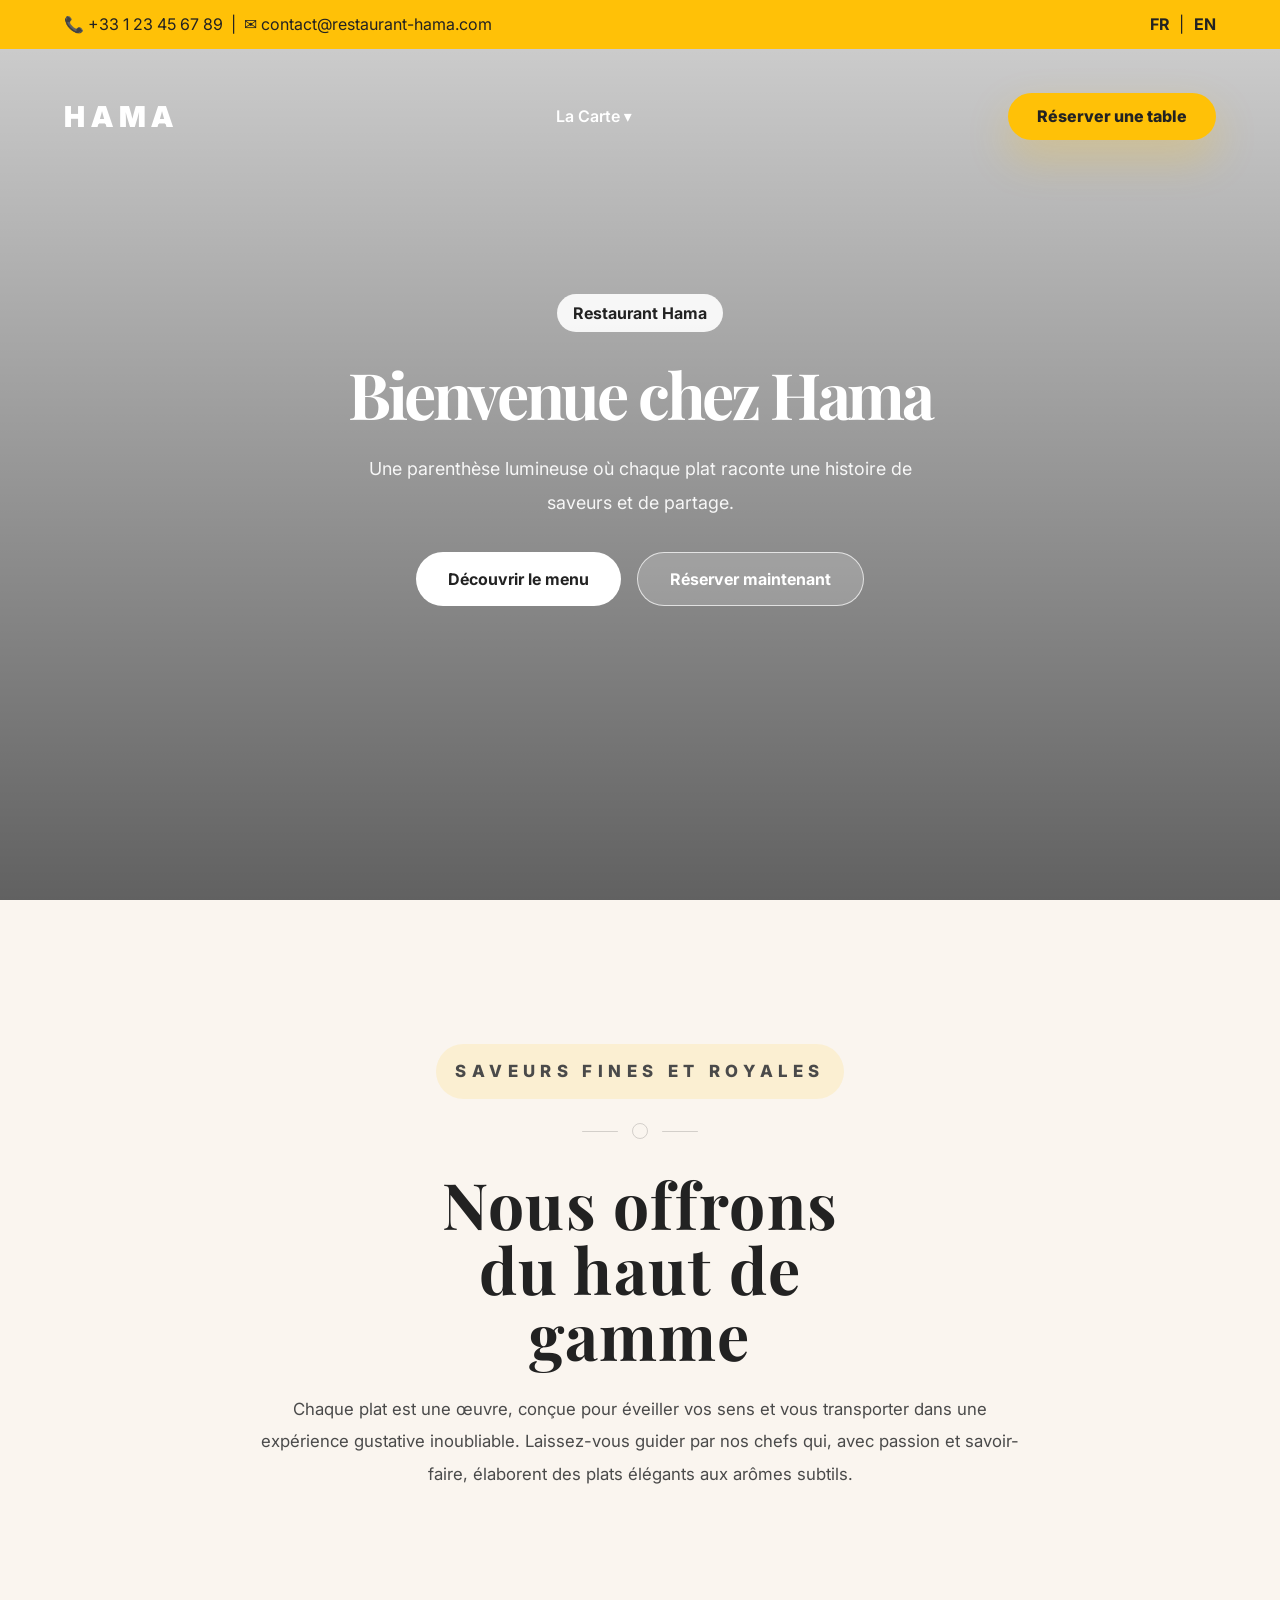
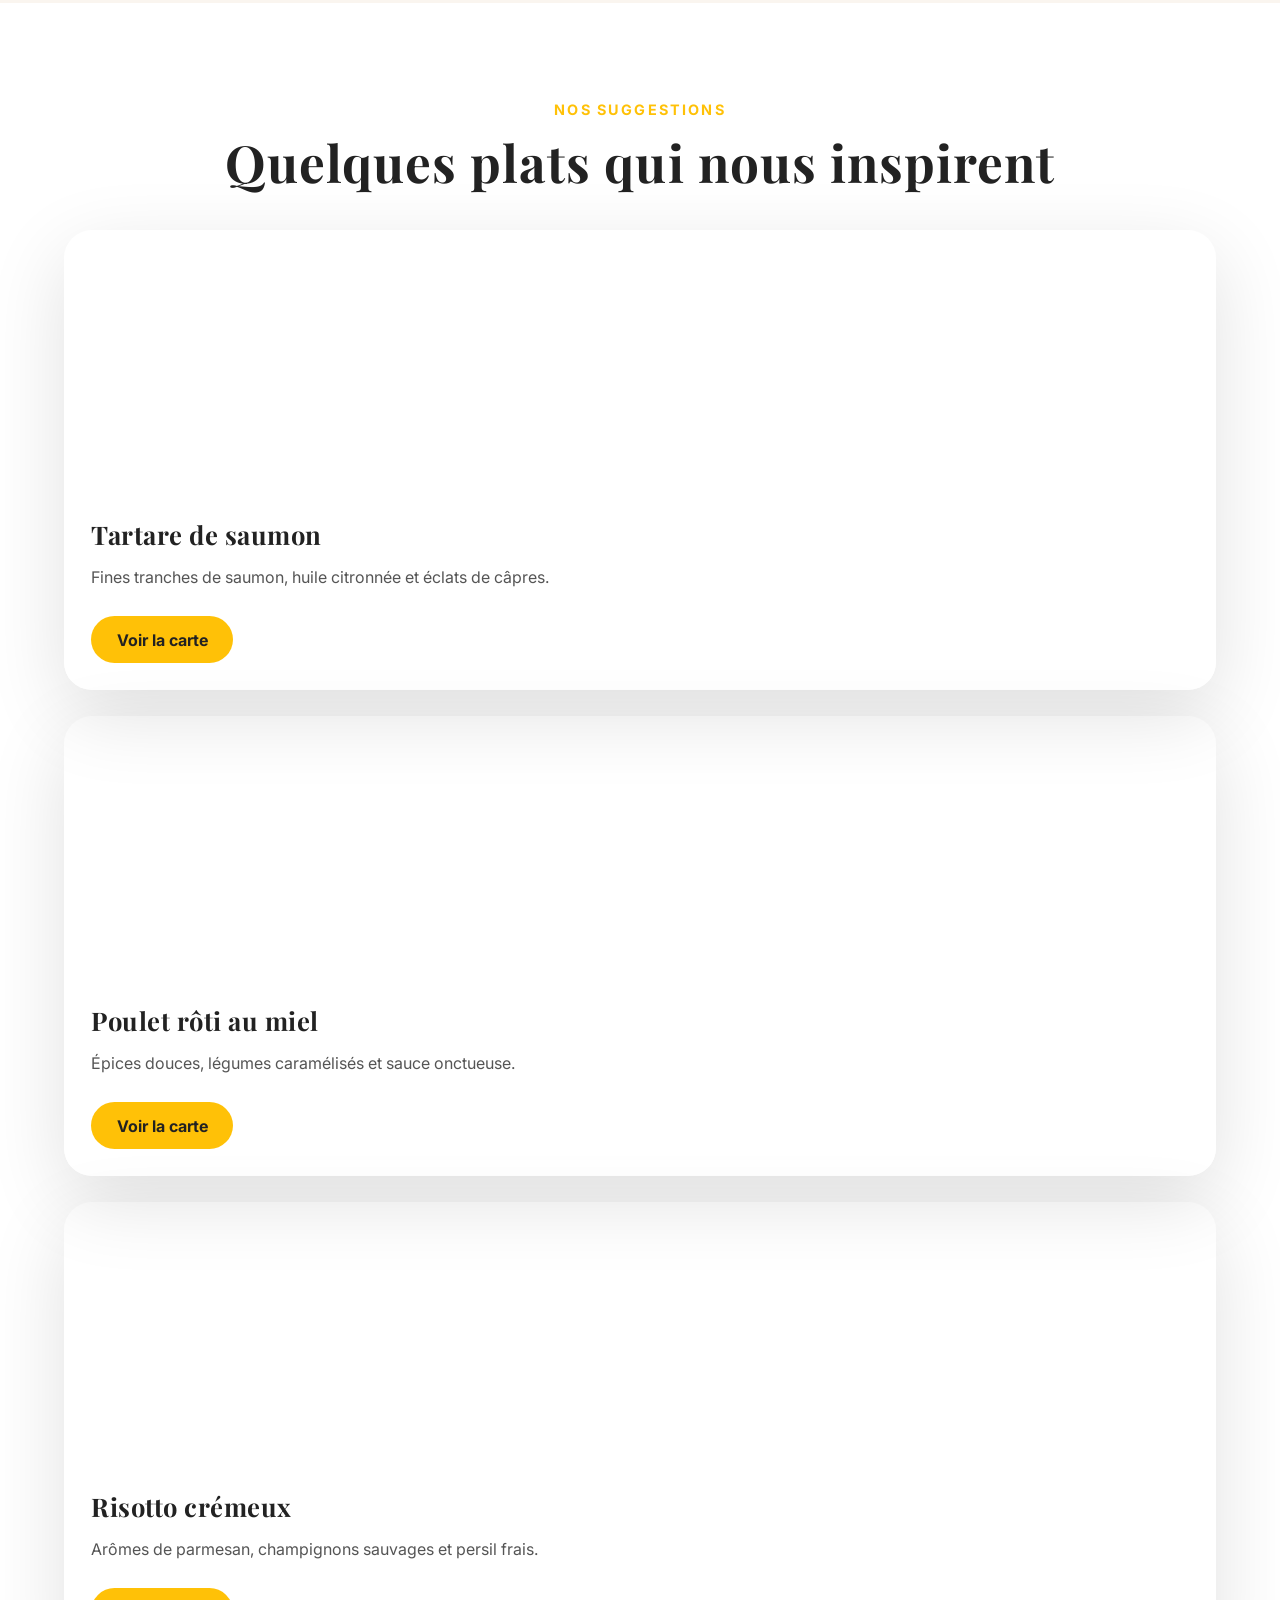
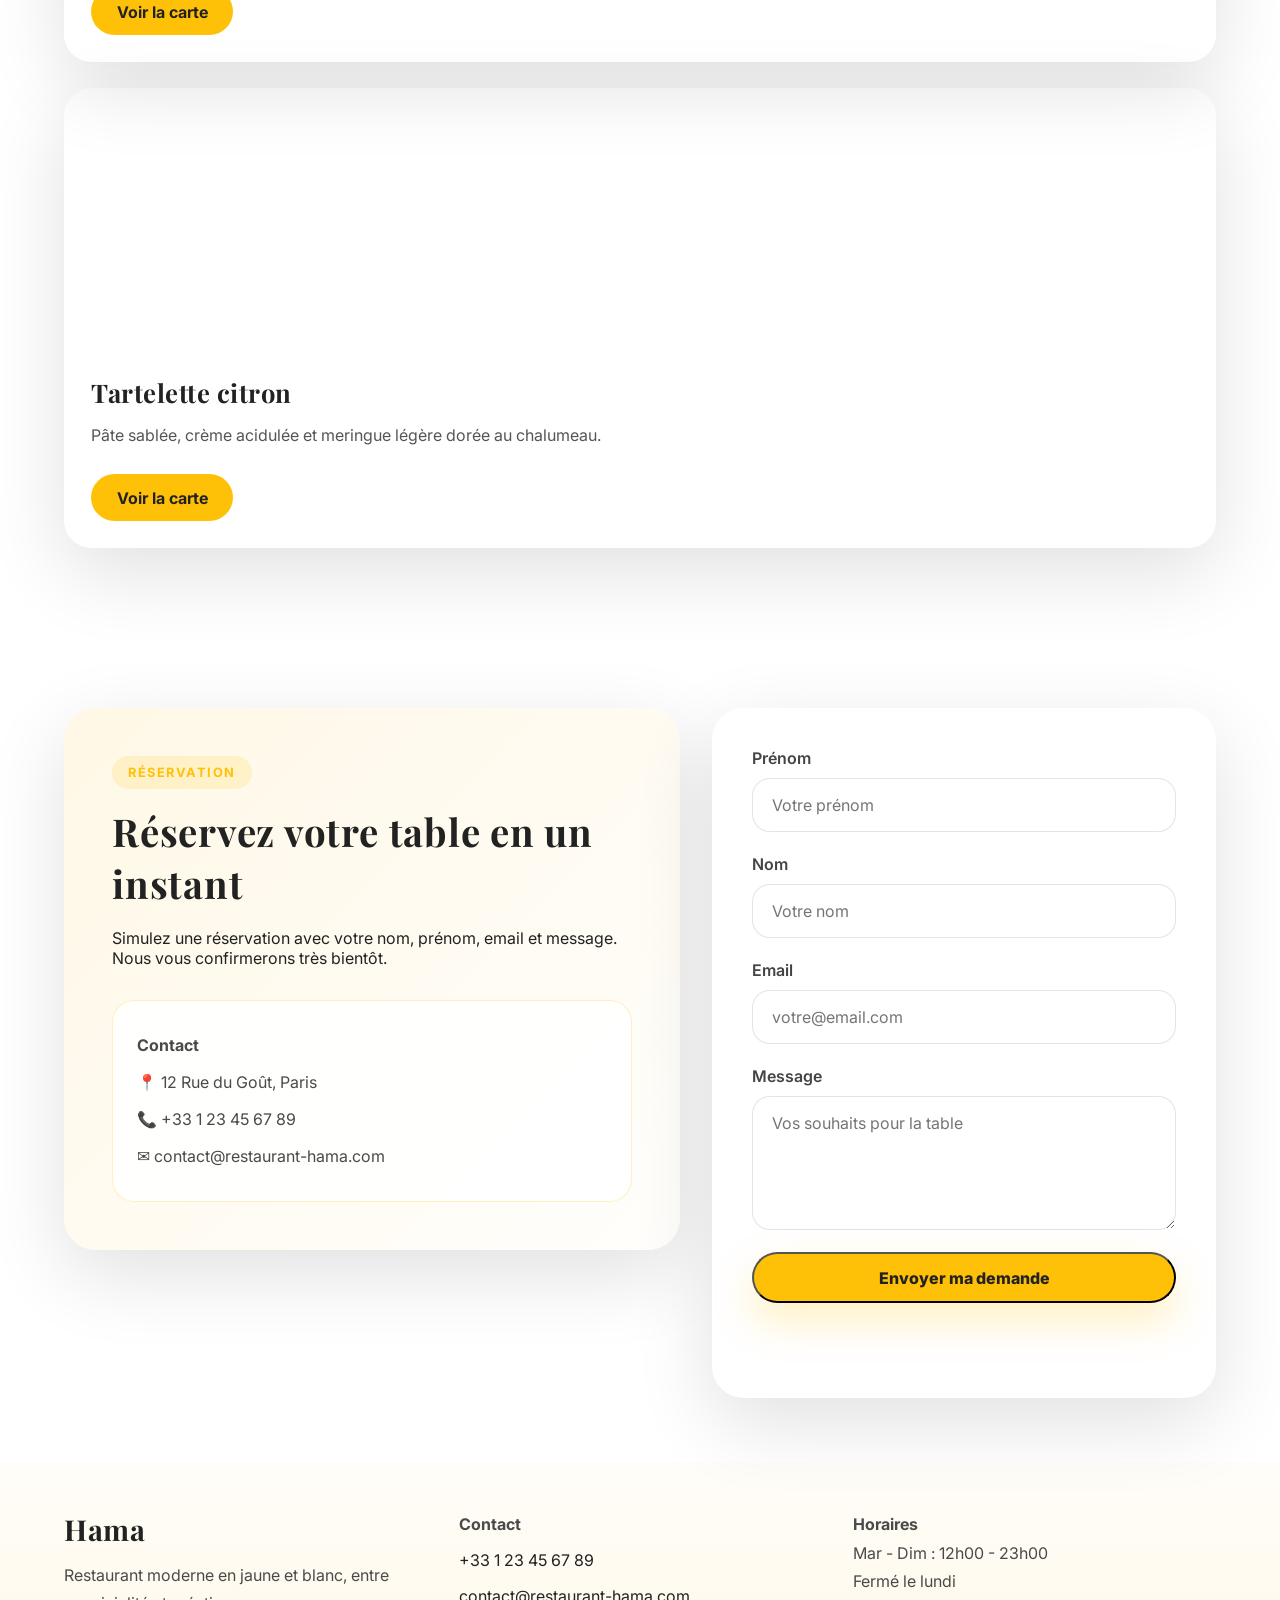
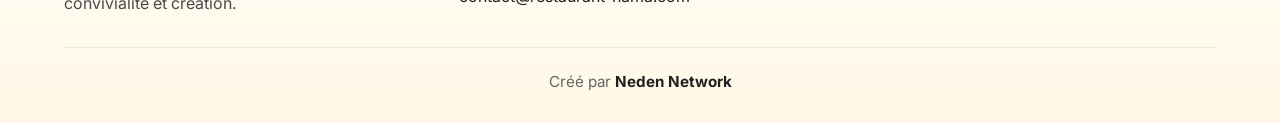
==== index.html @ 5e892d78 "Site 2" ====
<!DOCTYPE html>
<html lang="fr">
<head>
    <meta charset="UTF-8">
    <meta name="viewport" content="width=device-width, initial-scale=1.0">
    <title>Restaurant Hama</title>
    <link rel="stylesheet" href="style.css">
</head>
<body>

    <!-- 1. Petite bannière -->
    <div class="top-bar" id="topBar">
        <div class="contact-info">
            📞 +33 1 23 45 67 89 &nbsp;|&nbsp; ✉️ contact@restaurant-hama.com
        </div>
        <div class="lang-options">
            <a href="index.html">FR</a> | <a href="en.html">EN</a>
        </div>
    </div>

    <!-- 2. Sous-bannière (Menu principal) -->
    <nav class="main-nav" id="mainNav">
        <div class="logo">Hama</div>
        
        <ul class="nav-links">
            <li class="dropdown">
                <a href="#">La Carte ▾</a>
                <!-- Menu déroulant original -->
                <ul class="dropdown-content">
                    <li><a href="#entrees">Entrées</a></li>
                    <li><a href="#plats">Plats Signatures</a></li>
                    <li><a href="#desserts">Desserts</a></li>
                    <li><a href="#boissons">Vins & Boissons</a></li>
                </ul>
            </li>
        </ul>

        <a href="#reservation" class="btn-reserve">Réserver une table</a>
    </nav>

    <section class="hero">
        <div class="slide active" style="background-image: url('https://images.unsplash.com/photo-1514933651103-005eec06c04b?auto=format&fit=crop&w=1920&q=80');"></div>
        <div class="slide" style="background-image: url('https://images.unsplash.com/photo-1550966871-3ed3cdb5ed0c?auto=format&fit=crop&w=1920&q=80');"></div>
        <div class="slide" style="background-image: url('https://images.unsplash.com/photo-1559339352-11d035aa65de?auto=format&fit=crop&w=1920&q=80');"></div>
        <div class="hero-overlay"></div>
        <div class="hero-content">
            <span class="hero-badge">Restaurant Hama</span>
            <h1 id="heroTitle">Bienvenue chez Hama</h1>
            <p id="heroText">Une parenthèse lumineuse où chaque plat raconte une histoire de saveurs et de partage.</p>
            <div class="hero-buttons">
                <a href="#le-menu" class="btn-menu">Découvrir le menu</a>
                <a href="#reservation" class="btn-secondary">Réserver maintenant</a>
            </div>
        </div>
    </section>

    <section class="story-section" id="story">
        <div class="story-wrapper">
            <p class="eyebrow">Saveurs fines et royales</p>
            <div class="story-divider">
                <span></span>
                <span></span>
                <span></span>
            </div>
            <h2>Nous offrons du haut de gamme</h2>
            <p>Chaque plat est une œuvre, conçue pour éveiller vos sens et vous transporter dans une expérience gustative inoubliable. Laissez-vous guider par nos chefs qui, avec passion et savoir-faire, élaborent des plats élégants aux arômes subtils.</p>
        </div>
    </section>

    <section class="featured-section" id="le-menu">
        <div class="section-head">
            <span>Nos suggestions</span>
            <h2>Quelques plats qui nous inspirent</h2>
        </div>
        <div class="dish-grid">
            <article class="dish-card">
                <div class="dish-card__picture" style="background-image: url('https://images.unsplash.com/photo-1504674900247-0877df9cc836?auto=format&fit=crop&w=900&q=80');"></div>
                <div class="dish-card__content">
                    <h3>Tartare de saumon</h3>
                    <p>Fines tranches de saumon, huile citronnée et éclats de câpres.</p>
                    <a href="#le-menu" class="dish-card__link">Voir la carte</a>
                </div>
            </article>
            <article class="dish-card">
                <div class="dish-card__picture" style="background-image: url('https://images.unsplash.com/photo-1540189549336-e6e99c3679fe?auto=format&fit=crop&w=900&q=80');"></div>
                <div class="dish-card__content">
                    <h3>Poulet rôti au miel</h3>
                    <p>Épices douces, légumes caramélisés et sauce onctueuse.</p>
                    <a href="#le-menu" class="dish-card__link">Voir la carte</a>
                </div>
            </article>
            <article class="dish-card">
                <div class="dish-card__picture" style="background-image: url('https://images.unsplash.com/photo-1525755662778-989d0524087e?auto=format&fit=crop&w=900&q=80');"></div>
                <div class="dish-card__content">
                    <h3>Risotto crémeux</h3>
                    <p>Arômes de parmesan, champignons sauvages et persil frais.</p>
                    <a href="#le-menu" class="dish-card__link">Voir la carte</a>
                </div>
            </article>
            <article class="dish-card">
                <div class="dish-card__picture" style="background-image: url('https://images.unsplash.com/photo-1546069901-ba9599a7e63c?auto=format&fit=crop&w=900&q=80');"></div>
                <div class="dish-card__content">
                    <h3>Tartelette citron</h3>
                    <p>Pâte sablée, crème acidulée et meringue légère dorée au chalumeau.</p>
                    <a href="#le-menu" class="dish-card__link">Voir la carte</a>
                </div>
            </article>
        </div>
    </section>

    <section class="reservation-section" id="reservation">
        <div class="reservation-grid">
            <div class="reservation-intro">
                <span class="section-tag">Réservation</span>
                <h2>Réservez votre table en un instant</h2>
                <p>Simulez une réservation avec votre nom, prénom, email et message. Nous vous confirmerons très bientôt.</p>
                <div class="contact-mini-card">
                    <p><strong>Contact</strong></p>
                    <p>📍 12 Rue du Goût, Paris</p>
                    <p>📞 +33 1 23 45 67 89</p>
                    <p>✉️ contact@restaurant-hama.com</p>
                </div>
            </div>
            <form id="reservationForm" class="reservation-form">
                <div class="input-group">
                    <label for="firstName">Prénom</label>
                    <input type="text" id="firstName" name="firstName" placeholder="Votre prénom" required>
                </div>
                <div class="input-group">
                    <label for="lastName">Nom</label>
                    <input type="text" id="lastName" name="lastName" placeholder="Votre nom" required>
                </div>
                <div class="input-group">
                    <label for="email">Email</label>
                    <input type="email" id="email" name="email" placeholder="votre@email.com" required>
                </div>
                <div class="input-group">
                    <label for="message">Message</label>
                    <textarea id="message" name="message" rows="5" placeholder="Vos souhaits pour la table"></textarea>
                </div>
                <button type="submit" class="btn-reserve">Envoyer ma demande</button>
                <div id="reservationMessage" class="form-message" aria-live="polite"></div>
            </form>
        </div>
    </section>

    <footer class="footer-section">
        <div class="footer-grid">
            <div class="footer-brand">
                <h3>Hama</h3>
                <p>Restaurant moderne en jaune et blanc, entre convivialité et création.</p>
            </div>
            <div class="footer-links">
                <p><strong>Contact</strong></p>
                <a href="tel:+33123456789">+33 1 23 45 67 89</a>
                <a href="mailto:contact@restaurant-hama.com">contact@restaurant-hama.com</a>
            </div>
            <div class="footer-info">
                <p><strong>Horaires</strong></p>
                <p>Mar - Dim : 12h00 - 23h00</p>
                <p>Fermé le lundi</p>
            </div>
        </div>
        <div class="footer-credit">Créé par <a href="#">Neden Network</a></div>
    </footer>

    <script src="main.js"></script>
</body>
</html>
---- style.css ----
@import url('https://fonts.googleapis.com/css2?family=Inter:wght@400;500;600;700&family=Playfair+Display:wght@500;600;700&display=swap');

:root {
    --jaune: #FFC107;
    --jaune-clair: #FFF8E1;
    --blanc: #FFFFFF;
    --texte-sombre: #222222;
    --shadow: 0 24px 80px rgba(0,0,0,0.12);
}

* {
    margin: 0;
    padding: 0;
    box-sizing: border-box;
    font-family: 'Inter', system-ui, sans-serif;
}

h1, h2, h3, h4, h5, h6 {
    font-family: 'Playfair Display', serif;
    letter-spacing: 0.02em;
}

html {
    scroll-behavior: smooth;
}

body {
    background: var(--blanc);
    color: var(--texte-sombre);
    min-height: 100vh;
}

button, a {
    font: inherit;
}

.top-bar {
    background-color: var(--jaune);
    color: var(--texte-sombre);
    display: flex;
    justify-content: space-between;
    align-items: center;
    padding: 0.9rem 5%;
    position: fixed;
    width: 100%;
    top: 0;
    z-index: 1001;
}

.top-bar .contact-info,
.top-bar .lang-options {
    display: flex;
    align-items: center;
    gap: 0.6rem;
}

.top-bar a {
    color: var(--texte-sombre);
    text-decoration: none;
    font-weight: 700;
}

.main-nav {
    position: fixed;
    top: 3.6rem;
    width: 100%;
    display: flex;
    justify-content: space-between;
    align-items: center;
    gap: 1rem;
    padding: 1.2rem 5%;
    background: transparent;
    z-index: 1000;
    transition: all 0.35s ease;
}

.main-nav.scrolled {
    background-color: rgba(255,255,255,0.96);
    box-shadow: 0 20px 60px rgba(0,0,0,0.1);
    top: 0;
    padding: 0.95rem 5%;
}

.main-nav:not(.scrolled) .logo,
.main-nav:not(.scrolled) .nav-links li a,
.main-nav:not(.scrolled) .dropdown > a {
    color: var(--blanc);
}

.logo {
    font-size: 1.8rem;
    font-weight: 900;
    letter-spacing: 0.2em;
    text-transform: uppercase;
    color: var(--jaune);
}

.logo,
.nav-links li a,
.dropdown > a {
    transition: color 0.25s ease;
}

.btn-reserve,
.btn-menu,
.btn-secondary,
.dish-card__link {
    display: inline-flex;
    align-items: center;
    justify-content: center;
    border-radius: 999px;
    transition: transform 0.25s ease, box-shadow 0.25s ease, background 0.25s ease, color 0.25s ease;
}

.btn-reserve {
    padding: 0.85rem 1.8rem;
    background: var(--jaune);
    color: var(--texte-sombre);
    font-weight: 800;
    text-decoration: none;
    box-shadow: 0 18px 40px rgba(255,193,7,0.25);
}

.btn-reserve:hover {
    transform: translateY(-2px);
}

.nav-links {
    list-style: none;
    display: flex;
    align-items: center;
    gap: 1rem;
}

.nav-links li a,
.dropdown > a {
    color: var(--texte-sombre);
    text-decoration: none;
    font-weight: 600;
    display: inline-flex;
    align-items: center;
    gap: 0.2rem;
}

.dropdown {
    position: relative;
}

.dropdown-content {
    position: absolute;
    top: 120%;
    left: 50%;
    transform: translateX(-50%) rotateX(-20deg);
    transform-origin: top;
    background: var(--blanc);
    min-width: 210px;
    padding: 0.8rem 0;
    border-radius: 22px;
    border: 2px dashed var(--jaune);
    box-shadow: var(--shadow);
    opacity: 0;
    visibility: hidden;
    transition: all 0.3s ease;
}

.dropdown:hover .dropdown-content {
    opacity: 1;
    visibility: visible;
    transform: translateX(-50%) rotateX(0deg);
    top: 100%;
}

.dropdown-content li {
    list-style: none;
}

.dropdown-content li a {
    display: block;
    padding: 0.9rem 1.3rem;
    color: var(--texte-sombre);
    text-decoration: none;
    text-align: center;
    font-weight: 700;
}

.dropdown-content li a:hover {
    background: var(--jaune);
    color: var(--blanc);
    border-radius: 15px;
}

.hero {
    position: relative;
    height: 100vh;
    min-height: 680px;
    overflow: hidden;
}

.slide {
    position: absolute;
    inset: 0;
    background-size: cover;
    background-position: center;
    opacity: 0;
    transition: opacity 1s ease;
}

.slide.active {
    opacity: 1;
    animation: zoomEffect 12s ease-in-out infinite alternate;
}

.hero-overlay {
    position: absolute;
    inset: 0;
    background: linear-gradient(180deg, rgba(0,0,0,0.18), rgba(0,0,0,0.62));
}

.hero-content {
    position: absolute;
    top: 50%;
    left: 50%;
    transform: translate(-50%, -50%);
    max-width: 760px;
    text-align: center;
    padding: 0 1.5rem;
    z-index: 2;
}

.hero-badge {
    display: inline-flex;
    align-items: center;
    justify-content: center;
    padding: 0.55rem 1rem;
    background: rgba(255,255,255,0.9);
    border-radius: 999px;
    font-weight: 700;
    color: var(--texte-sombre);
    margin-bottom: 1.2rem;
}

.hero-content h1 {
    font-size: clamp(3rem, 5vw, 5rem);
    color: var(--blanc);
    margin-bottom: 1rem;
    letter-spacing: -0.05em;
    animation: fadeUp 1s ease-out;
}

.hero-content p {
    font-size: clamp(1.05rem, 1.4vw, 1.5rem);
    line-height: 1.9;
    color: rgba(255,255,255,0.92);
    margin-bottom: 2rem;
    animation: fadeUp 1.4s ease-out;
}

.hero-buttons {
    display: inline-flex;
    gap: 1rem;
    flex-wrap: wrap;
    justify-content: center;
}

.btn-menu,
.btn-secondary {
    padding: 1rem 2rem;
    font-weight: 700;
    text-decoration: none;
}

.btn-menu {
    background: var(--blanc);
    color: var(--texte-sombre);
}

.btn-menu:hover {
    box-shadow: 0 24px 60px rgba(0,0,0,0.18);
}

.btn-secondary {
    background: rgba(255,255,255,0.18);
    color: var(--blanc);
    border: 1px solid rgba(255,255,255,0.7);
}

.btn-secondary:hover {
    background: rgba(255,255,255,0.9);
    color: var(--texte-sombre);
}

@keyframes zoomEffect {
    from { transform: scale(1); }
    to { transform: scale(1.12); }
}

@keyframes fadeUp {
    from { opacity: 0; transform: translateY(35px); }
    to { opacity: 1; transform: translateY(0); }
}

.story-section,
.featured-section,
.reservation-section {
    padding: 6rem 5% 4rem;
}

.story-section {
    background: #faf5ef;
}

.story-wrapper {
    max-width: 900px;
    margin: 0 auto;
    text-align: center;
    padding: 3rem 1.5rem;
}

.eyebrow {
    display: inline-flex;
    align-items: center;
    justify-content: center;
    padding: 0.7rem 1.2rem;
    border-radius: 999px;
    background: rgba(255,193,7,0.12);
    color: #d77f22;
    font-weight: 800;
    letter-spacing: 0.32em;
    text-transform: uppercase;
    font-size: 0.85rem;
    margin-bottom: 1.3rem;
}

.story-divider {
    display: flex;
    justify-content: center;
    align-items: center;
    gap: 0.85rem;
    margin: 1.5rem auto 2rem;
    width: 100%;
}

.story-divider span {
    display: block;
    width: 36px;
    height: 1px;
    background: rgba(34,34,34,0.18);
    border-radius: 1px;
}

.story-divider span:nth-child(2) {
    width: 16px;
    height: 16px;
    border-radius: 50%;
    border: 1px solid rgba(34,34,34,0.18);
    background: transparent;
}

.story-section h2 {
    font-size: clamp(3rem, 5vw, 4.8rem);
    line-height: 1.02;
    max-width: 12ch;
    margin: 0 auto 1.6rem;
}

.story-section p {
    max-width: 760px;
    margin: 0 auto;
    font-size: 1.05rem;
    line-height: 1.95;
    color: #4a4a4a;
}

.section-head {
    max-width: 1100px;
    margin: 0 auto 2.5rem;
    text-align: center;
}

.section-head span {
    display: inline-block;
    margin-bottom: 1rem;
    color: var(--jaune);
    font-weight: 700;
    letter-spacing: 0.15em;
    text-transform: uppercase;
    font-size: 0.9rem;
}

.section-head h2 {
    font-size: clamp(2.4rem, 4vw, 3.5rem);
    line-height: 1.1;
}

.dish-grid {
    max-width: 1200px;
    margin: 0 auto;
    display: grid;
    grid-template-columns: repeat(2, minmax(0, 1fr));
    gap: 1.6rem;
}

.dish-card {
    position: relative;
    border-radius: 28px;
    overflow: hidden;
    box-shadow: var(--shadow);
    transform: translateY(0);
    transition: transform 0.3s ease, box-shadow 0.3s ease;
}

.dish-card:hover {
    transform: translateY(-10px);
    box-shadow: 0 30px 80px rgba(0,0,0,0.18);
}

.dish-card__picture {
    min-height: 260px;
    background-size: cover;
    background-position: center;
    filter: saturate(1.05) contrast(1.05);
}

.dish-card__content {
    padding: 1.7rem;
    background: var(--blanc);
}

.dish-card__content h3 {
    font-size: 1.6rem;
    margin-bottom: 0.75rem;
}

.dish-card__content p {
    margin-bottom: 1.5rem;
    line-height: 1.8;
    color: #555;
}

.dish-card__link {
    padding: 0.85rem 1.6rem;
    background: var(--jaune);
    color: var(--texte-sombre);
    text-decoration: none;
    font-weight: 700;
}

.dish-card__link:hover {
    transform: translateY(-2px);
    box-shadow: 0 16px 35px rgba(255,193,7,0.25);
}

.reservation-grid {
    max-width: 1160px;
    margin: 0 auto;
    display: grid;
    grid-template-columns: 1.1fr 0.9fr;
    gap: 2rem;
    align-items: start;
}

.reservation-intro {
    background: linear-gradient(135deg, #fff8e6 0%, #fffefc 100%);
    border-radius: 32px;
    padding: 3rem;
    box-shadow: var(--shadow);
}

.reservation-intro h2 {
    font-size: clamp(2.4rem, 3vw, 3.6rem);
    margin: 1rem 0 1.2rem;
}

.section-tag {
    display: inline-flex;
    align-items: center;
    justify-content: center;
    padding: 0.55rem 1rem;
    border-radius: 999px;
    background: rgba(255,193,7,0.15);
    color: var(--jaune);
    font-weight: 700;
    letter-spacing: 0.12em;
    text-transform: uppercase;
    font-size: 0.8rem;
}

.contact-mini-card {
    margin-top: 2rem;
    background: rgba(255,255,255,0.9);
    border-radius: 22px;
    padding: 1.4rem 1.5rem;
    border: 1px solid rgba(255,193,7,0.25);
    color: #4a4a4a;
}

.contact-mini-card p {
    margin: 0.5rem 0;
    line-height: 1.8;
}

.reservation-form {
    background: #fff;
    border-radius: 32px;
    padding: 2.5rem;
    box-shadow: var(--shadow);
    display: grid;
    gap: 1.4rem;
}

.input-group {
    display: grid;
    gap: 0.6rem;
}

.input-group label {
    font-weight: 600;
    color: #444;
}

.input-group input,
.input-group textarea {
    width: 100%;
    border: 1px solid rgba(34,34,34,0.12);
    border-radius: 18px;
    padding: 1rem 1.2rem;
    font-size: 1rem;
    color: var(--texte-sombre);
    background: #fff;
    transition: border-color 0.25s ease, box-shadow 0.25s ease;
}

.input-group input:focus,
.input-group textarea:focus {
    outline: none;
    border-color: var(--jaune);
    box-shadow: 0 0 0 4px rgba(255,193,7,0.16);
}

.form-message {
    min-height: 2rem;
    font-size: 0.98rem;
    color: #2a7a3e;
    font-weight: 700;
}

.footer-section {
    background: linear-gradient(180deg, #fffdf9 0%, #fff8e6 100%);
    padding: 3rem 5% 2rem;
}

.footer-grid {
    max-width: 1160px;
    margin: 0 auto;
    display: grid;
    grid-template-columns: repeat(3, minmax(0, 1fr));
    gap: 2rem;
    padding-bottom: 1.8rem;
    border-bottom: 1px solid rgba(34,34,34,0.08);
}

.footer-brand h3 {
    font-size: 1.8rem;
    margin-bottom: 0.8rem;
}

.footer-brand p,
.footer-links p,
.footer-info p,
.footer-links a {
    color: #4a4a4a;
    line-height: 1.8;
}

.footer-links a {
    display: block;
    color: var(--texte-sombre);
    text-decoration: none;
    margin-top: 0.45rem;
}

.footer-links a:hover {
    color: var(--jaune);
}

.footer-credit {
    max-width: 1160px;
    margin: 1.5rem auto 0;
    text-align: center;
    color: #666;
    font-size: 0.95rem;
}

.footer-credit a {
    color: var(--texte-sombre);
    text-decoration: none;
    font-weight: 700;
}

.footer-credit a:hover {
    color: var(--jaune);
}

@media (max-width: 960px) {
    .reservation-grid {
        grid-template-columns: 1fr;
    }
    .footer-grid {
        grid-template-columns: 1fr;
    }
}

@media (max-width: 700px) {
    .story-section,
    .featured-section,
    .reservation-section {
        padding: 4rem 4%;
    }
    .hero-content h1 {
        font-size: 2.8rem;
    }
    .hero-content p {
        font-size: 1rem;
    }
    .hero-buttons {
        flex-direction: column;
    }
    .section-head h2 {
        font-size: 2.5rem;
    }
}
    .story-card {
        grid-template-columns: 1fr;
    }
    .dish-grid {
        grid-template-columns: 1fr;
    }
    .main-nav {
        top: 4.6rem;
        flex-wrap: wrap;
    }


@media (max-width: 700px) {
    .top-bar {
        flex-direction: column;
        gap: 0.75rem;
        padding: 1rem 4%;
    }
    .main-nav {
        justify-content: center;
        padding: 1rem 4%;
    }
    .nav-links {
        flex-wrap: wrap;
        justify-content: center;
        gap: 0.8rem;
    }
    .hero {
        min-height: 80vh;
    }
    .hero-content h1 {
        font-size: 2.8rem;
    }
    .hero-content p {
        font-size: 1rem;
    }
    .hero-buttons {
        flex-direction: column;
    }
    .section-head h2 {
        font-size: 2.5rem;
    }
    .story-section,
    .featured-section,
    .reservation-section {
        padding: 4rem 4%;
    }
}
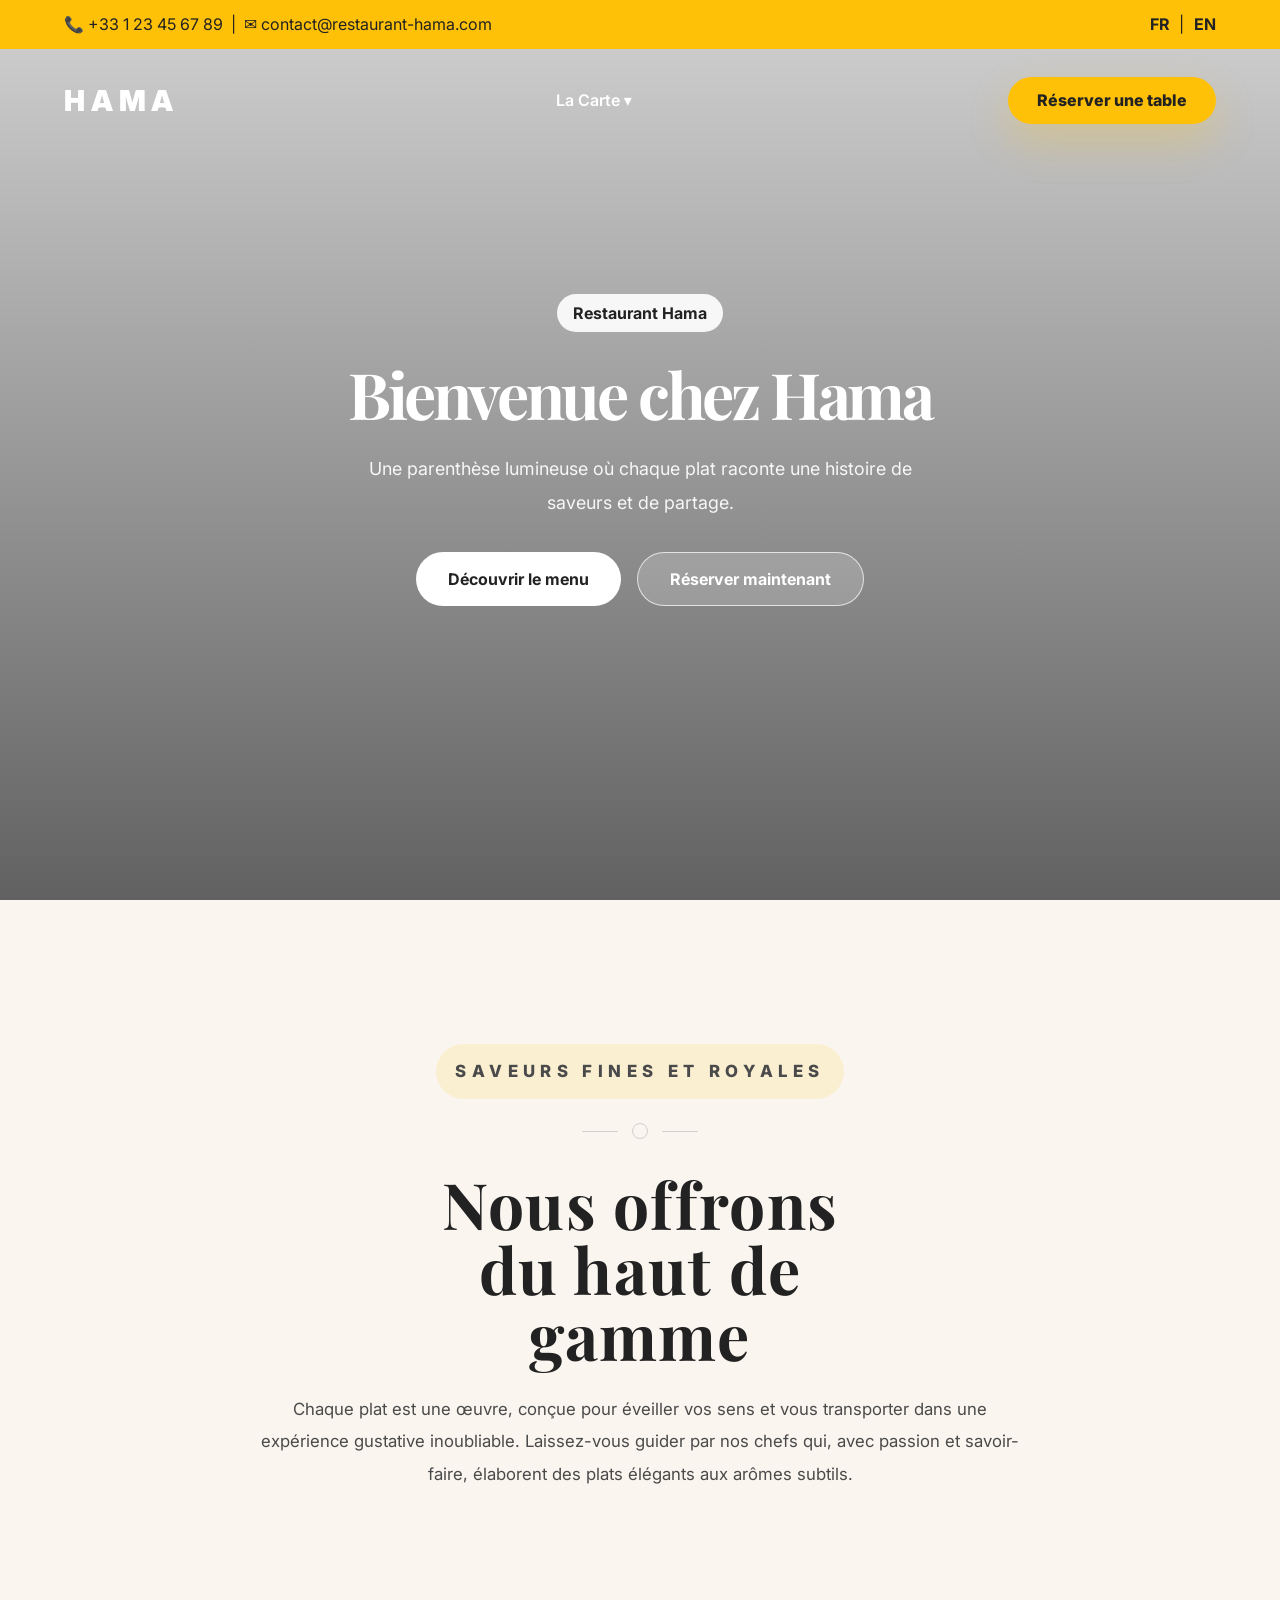
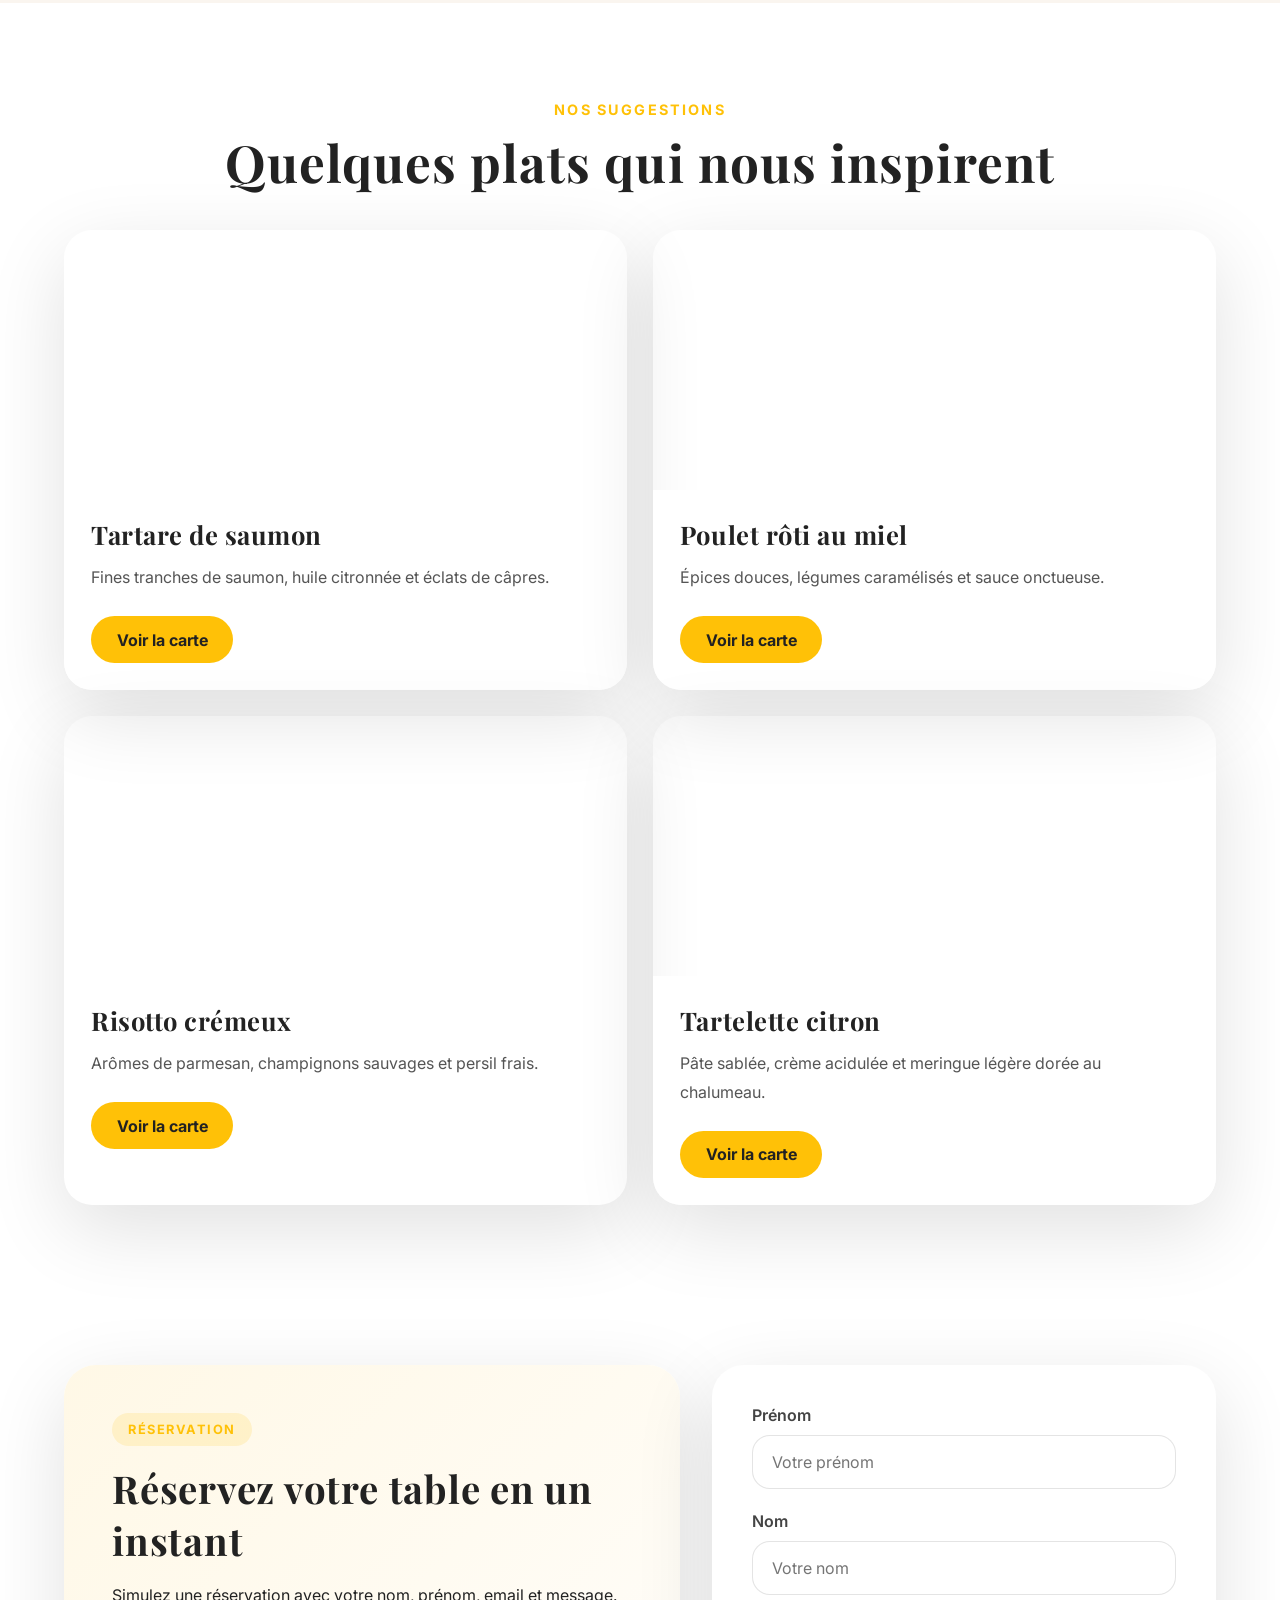
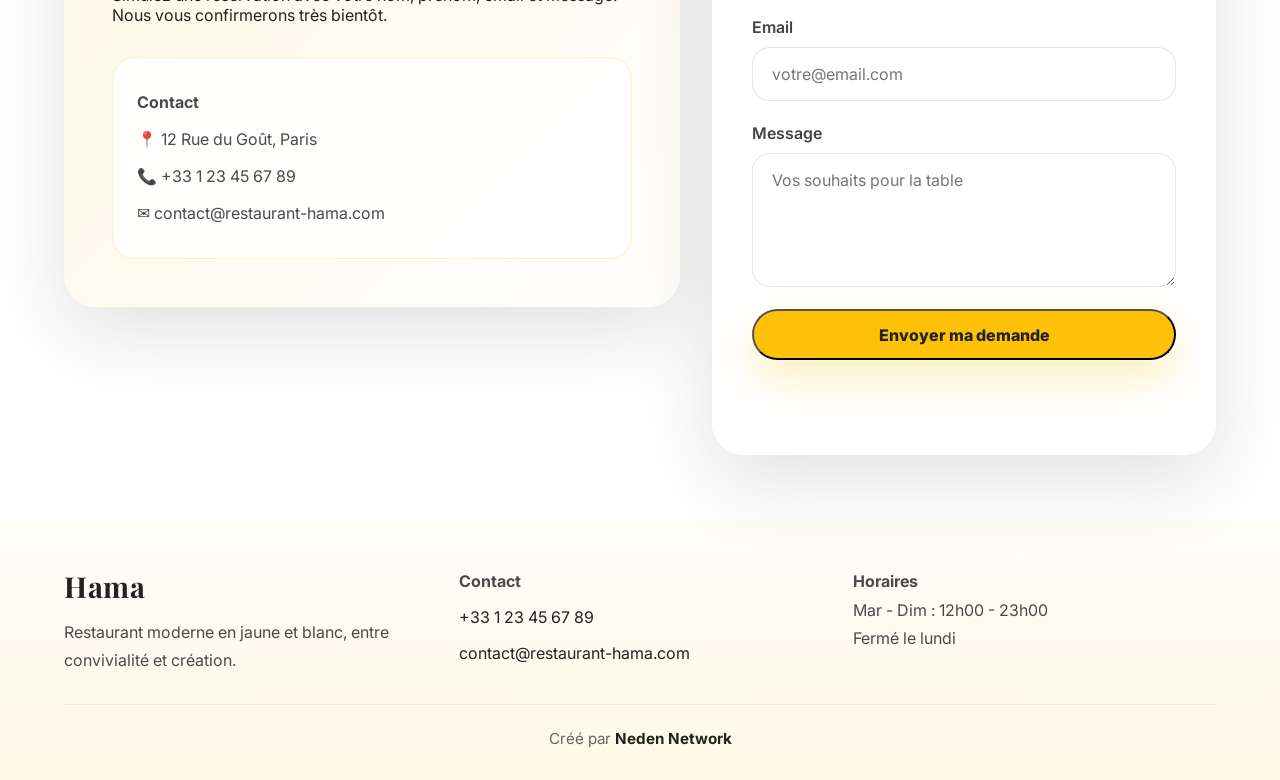
==== commit 4725f307: "modif tél" ====
--- a/index.html
+++ b/index.html
@@ -21,6 +21,12 @@
     <!-- 2. Sous-bannière (Menu principal) -->
     <nav class="main-nav" id="mainNav">
         <div class="logo">Hama</div>
+
+        <button class="nav-toggle" type="button" aria-label="Ouvrir le menu" aria-expanded="false">
+            <span></span>
+            <span></span>
+            <span></span>
+        </button>
         
         <ul class="nav-links">
             <li class="dropdown">
--- a/style.css
+++ b/style.css
@@ -132,6 +132,29 @@
     gap: 1rem;
 }
 
+.nav-toggle {
+    display: none;
+    width: 48px;
+    height: 48px;
+    border: 1px solid rgba(255,255,255,0.35);
+    background: rgba(255,255,255,0.08);
+    border-radius: 14px;
+    align-items: center;
+    justify-content: center;
+    flex-direction: column;
+    gap: 5px;
+    cursor: pointer;
+    padding: 0;
+}
+
+.nav-toggle span {
+    display: block;
+    width: 22px;
+    height: 2px;
+    border-radius: 10px;
+    background: currentColor;
+}
+
 .nav-links li a,
 .dropdown > a {
     color: var(--texte-sombre);
@@ -144,6 +167,7 @@
 
 .dropdown {
     position: relative;
+    z-index: 10;
 }
 
 .dropdown-content {
@@ -160,14 +184,19 @@
     box-shadow: var(--shadow);
     opacity: 0;
     visibility: hidden;
+    pointer-events: none;
     transition: all 0.3s ease;
-}
-
-.dropdown:hover .dropdown-content {
+    z-index: 2000;
+}
+
+.dropdown:hover .dropdown-content,
+.dropdown:focus-within .dropdown-content,
+.dropdown.is-open .dropdown-content {
     opacity: 1;
     visibility: visible;
+    pointer-events: auto;
     transform: translateX(-50%) rotateX(0deg);
-    top: 100%;
+    top: calc(100% + 0.35rem);
 }
 
 .dropdown-content li {
@@ -177,15 +206,16 @@
 .dropdown-content li a {
     display: block;
     padding: 0.9rem 1.3rem;
-    color: var(--texte-sombre);
+    color: var(--texte-sombre) !important;
     text-decoration: none;
     text-align: center;
     font-weight: 700;
+    background: transparent;
 }
 
 .dropdown-content li a:hover {
     background: var(--jaune);
-    color: var(--blanc);
+    color: var(--blanc) !important;
     border-radius: 15px;
 }
 
@@ -601,79 +631,250 @@
     color: var(--jaune);
 }
 
-@media (max-width: 960px) {
+@media (max-width: 1024px) {
+    .main-nav {
+        gap: 0.8rem;
+        padding: 1rem 4%;
+    }
+
+    .nav-links {
+        gap: 0.8rem;
+    }
+
+    .dish-grid {
+        grid-template-columns: repeat(2, minmax(0, 1fr));
+    }
+
     .reservation-grid {
         grid-template-columns: 1fr;
     }
-    .footer-grid {
-        grid-template-columns: 1fr;
-    }
-}
-
-@media (max-width: 700px) {
+}
+
+@media (max-width: 768px) {
+    .top-bar {
+        flex-direction: column;
+        gap: 0.5rem;
+        padding: 0.8rem 4%;
+    }
+
+    .top-bar .contact-info,
+    .top-bar .lang-options {
+        flex-wrap: wrap;
+        justify-content: center;
+        gap: 0.35rem;
+        font-size: 0.76rem;
+    }
+
+    .main-nav {
+        top: 5.3rem;
+        display: grid;
+        grid-template-columns: 1fr auto;
+        align-items: center;
+        gap: 0.75rem;
+        padding: 0.9rem 4%;
+        background: rgba(255,255,255,0.06);
+        backdrop-filter: blur(8px);
+    }
+
+    .main-nav.scrolled {
+        top: 0;
+        background: rgba(255,255,255,0.96);
+    }
+
+    .logo {
+        font-size: 1.35rem;
+        letter-spacing: 0.14em;
+    }
+
+    .nav-toggle {
+        display: flex;
+        color: var(--blanc);
+        justify-self: end;
+    }
+
+    .main-nav.scrolled .nav-toggle {
+        color: var(--texte-sombre);
+        border-color: rgba(34,34,34,0.12);
+        background: rgba(255,193,7,0.08);
+    }
+
+    .nav-links {
+        display: none;
+        grid-column: 1 / -1;
+        width: 100%;
+        flex-direction: column;
+        align-items: stretch;
+        background: rgba(255,255,255,0.96);
+        border: 1px solid rgba(34,34,34,0.06);
+        border-radius: 20px;
+        padding: 0.8rem;
+        box-shadow: 0 18px 40px rgba(0,0,0,0.12);
+    }
+
+    .main-nav.open .nav-links {
+        display: flex;
+    }
+
+    .dropdown {
+        width: 100%;
+    }
+
+    .dropdown > a {
+        width: 100%;
+        justify-content: center;
+        padding: 0.75rem 1rem;
+        border-radius: 14px;
+        background: rgba(255,193,7,0.08);
+        border: 1px solid rgba(255,193,7,0.18);
+        color: var(--texte-sombre);
+    }
+
+    .dropdown-content {
+        position: relative;
+        left: auto;
+        top: auto;
+        transform: none;
+        width: 100%;
+        min-width: 100%;
+        margin-top: 0.5rem;
+        border-radius: 18px;
+        opacity: 0;
+        visibility: hidden;
+        max-height: 0;
+        overflow: hidden;
+        padding: 0;
+        background: rgba(255,255,255,0.98);
+        box-shadow: 0 18px 45px rgba(0,0,0,0.12);
+    }
+
+    .dropdown:hover .dropdown-content,
+    .dropdown:focus-within .dropdown-content,
+    .dropdown.is-open .dropdown-content {
+        opacity: 1;
+        visibility: visible;
+        max-height: 320px;
+        padding: 0.8rem 0;
+        transform: none;
+        top: auto;
+    }
+
+    .dropdown-content li a {
+        padding: 0.85rem 1rem;
+        font-size: 0.95rem;
+    }
+
+    .main-nav .btn-reserve {
+        grid-column: 1 / -1;
+        width: 100%;
+    }
+
+    .hero {
+        min-height: 78vh;
+    }
+
+    .hero-content {
+        width: min(90%, 620px);
+        padding: 0 0.5rem;
+    }
+
+    .hero-content h1 {
+        font-size: clamp(2.5rem, 9vw, 4rem);
+    }
+
+    .hero-content p {
+        font-size: 1rem;
+        line-height: 1.7;
+    }
+
+    .hero-buttons {
+        flex-direction: column;
+        width: 100%;
+    }
+
+    .btn-menu,
+    .btn-secondary {
+        width: 100%;
+    }
+
     .story-section,
     .featured-section,
     .reservation-section {
         padding: 4rem 4%;
     }
-    .hero-content h1 {
-        font-size: 2.8rem;
-    }
-    .hero-content p {
-        font-size: 1rem;
-    }
-    .hero-buttons {
-        flex-direction: column;
-    }
+
+    .story-wrapper {
+        padding: 1.5rem 0.5rem;
+    }
+
+    .story-section h2,
     .section-head h2 {
-        font-size: 2.5rem;
-    }
-}
-    .story-card {
-        grid-template-columns: 1fr;
-    }
+        font-size: clamp(2.3rem, 7vw, 3.2rem);
+    }
+
     .dish-grid {
         grid-template-columns: 1fr;
     }
+
+    .reservation-intro,
+    .reservation-form {
+        padding: 1.8rem;
+    }
+
+    .footer-grid {
+        grid-template-columns: 1fr;
+    }
+}
+
+@media (max-width: 480px) {
+    .top-bar .contact-info {
+        flex-direction: column;
+        align-items: center;
+        gap: 0.2rem;
+        text-align: center;
+        font-size: 0.8rem;
+    }
+
     .main-nav {
-        top: 4.6rem;
-        flex-wrap: wrap;
-    }
-
-
-@media (max-width: 700px) {
-    .top-bar {
-        flex-direction: column;
-        gap: 0.75rem;
-        padding: 1rem 4%;
-    }
-    .main-nav {
-        justify-content: center;
-        padding: 1rem 4%;
-    }
+        top: 6.3rem;
+    }
+
+    .main-nav .btn-reserve {
+        width: 100%;
+    }
+
     .nav-links {
-        flex-wrap: wrap;
-        justify-content: center;
-        gap: 0.8rem;
-    }
+        gap: 0.6rem;
+    }
+
+    .nav-links li a,
+    .dropdown > a {
+        font-size: 0.86rem;
+    }
+
     .hero {
-        min-height: 80vh;
-    }
-    .hero-content h1 {
-        font-size: 2.8rem;
-    }
-    .hero-content p {
-        font-size: 1rem;
-    }
-    .hero-buttons {
-        flex-direction: column;
-    }
-    .section-head h2 {
-        font-size: 2.5rem;
-    }
-    .story-section,
-    .featured-section,
-    .reservation-section {
-        padding: 4rem 4%;
-    }
-}
+        min-height: 72vh;
+    }
+
+    .hero-badge {
+        font-size: 0.75rem;
+        letter-spacing: 0.05em;
+    }
+
+    .dish-card__content {
+        padding: 1.2rem;
+    }
+
+    .dish-card__content h3 {
+        font-size: 1.35rem;
+    }
+
+    .input-group input,
+    .input-group textarea {
+        padding: 0.9rem 1rem;
+    }
+
+    .section-tag,
+    .eyebrow {
+        letter-spacing: 0.12em;
+    }
+}
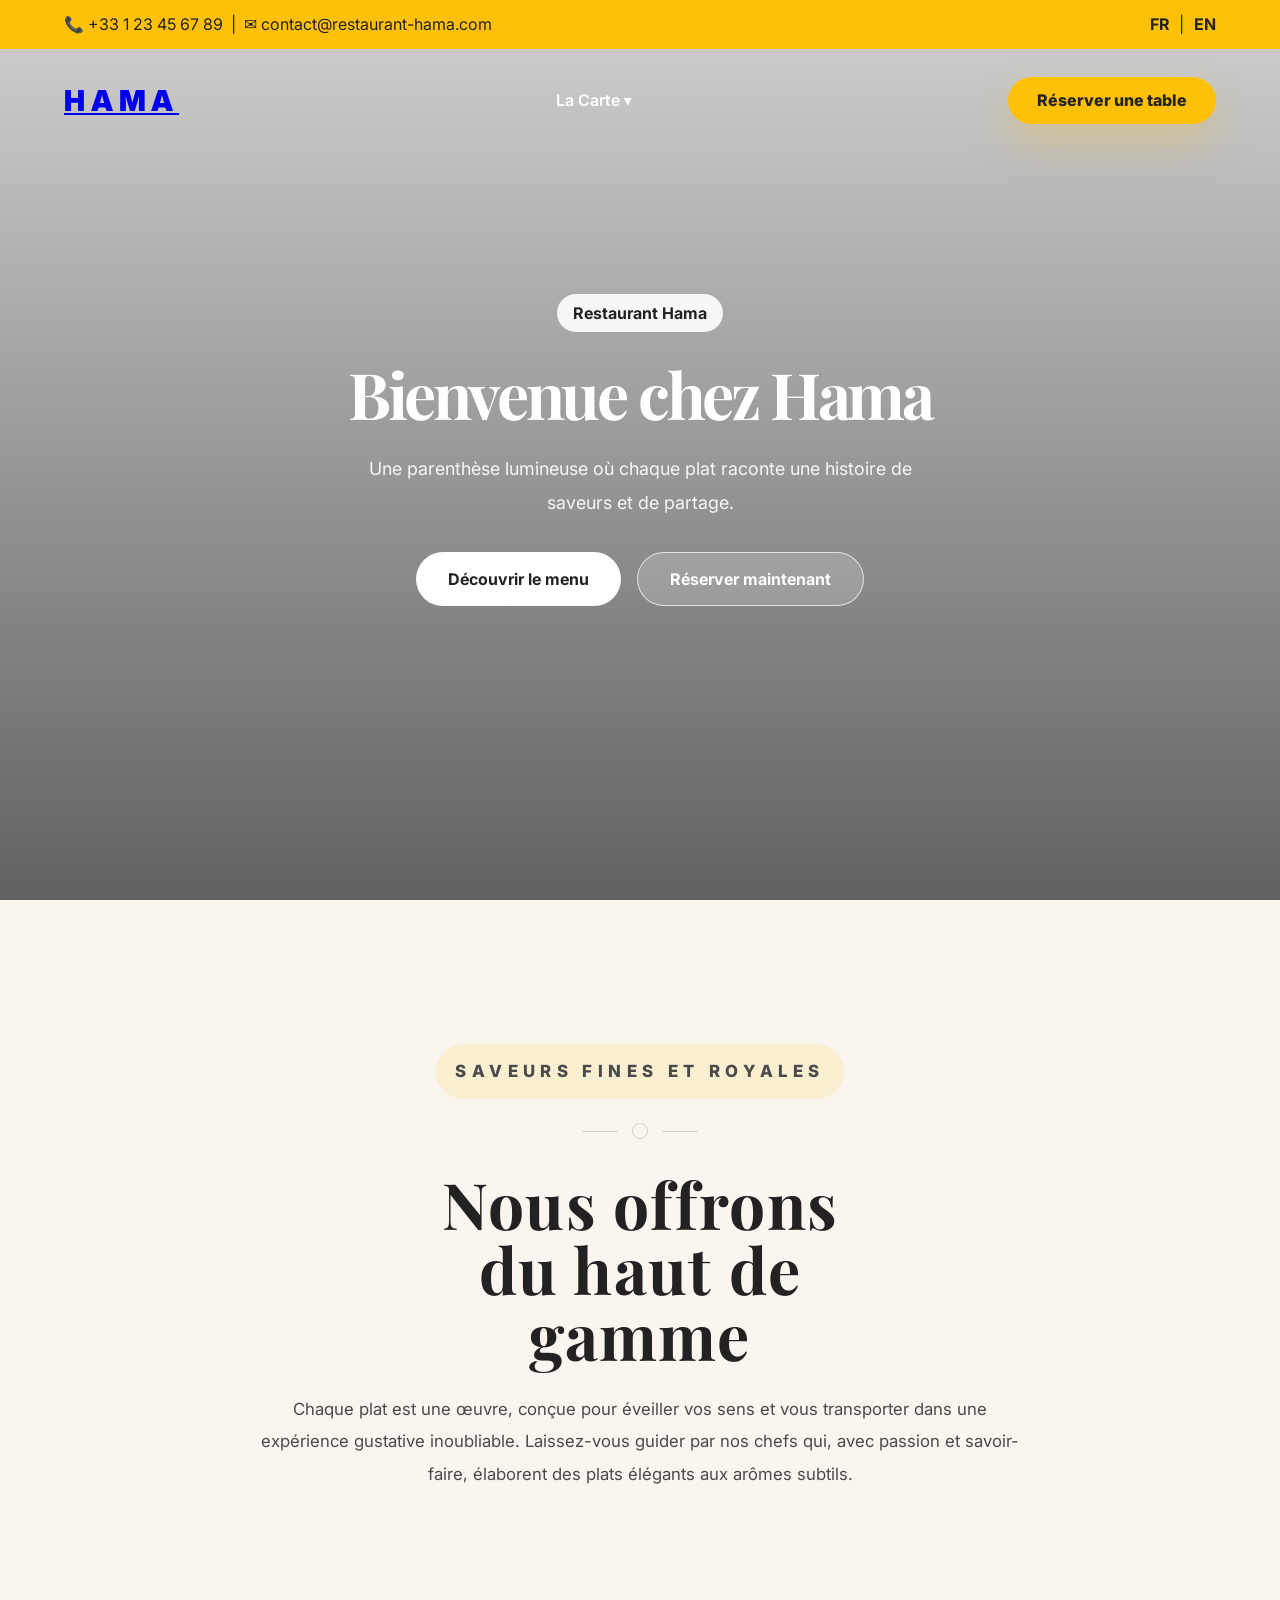
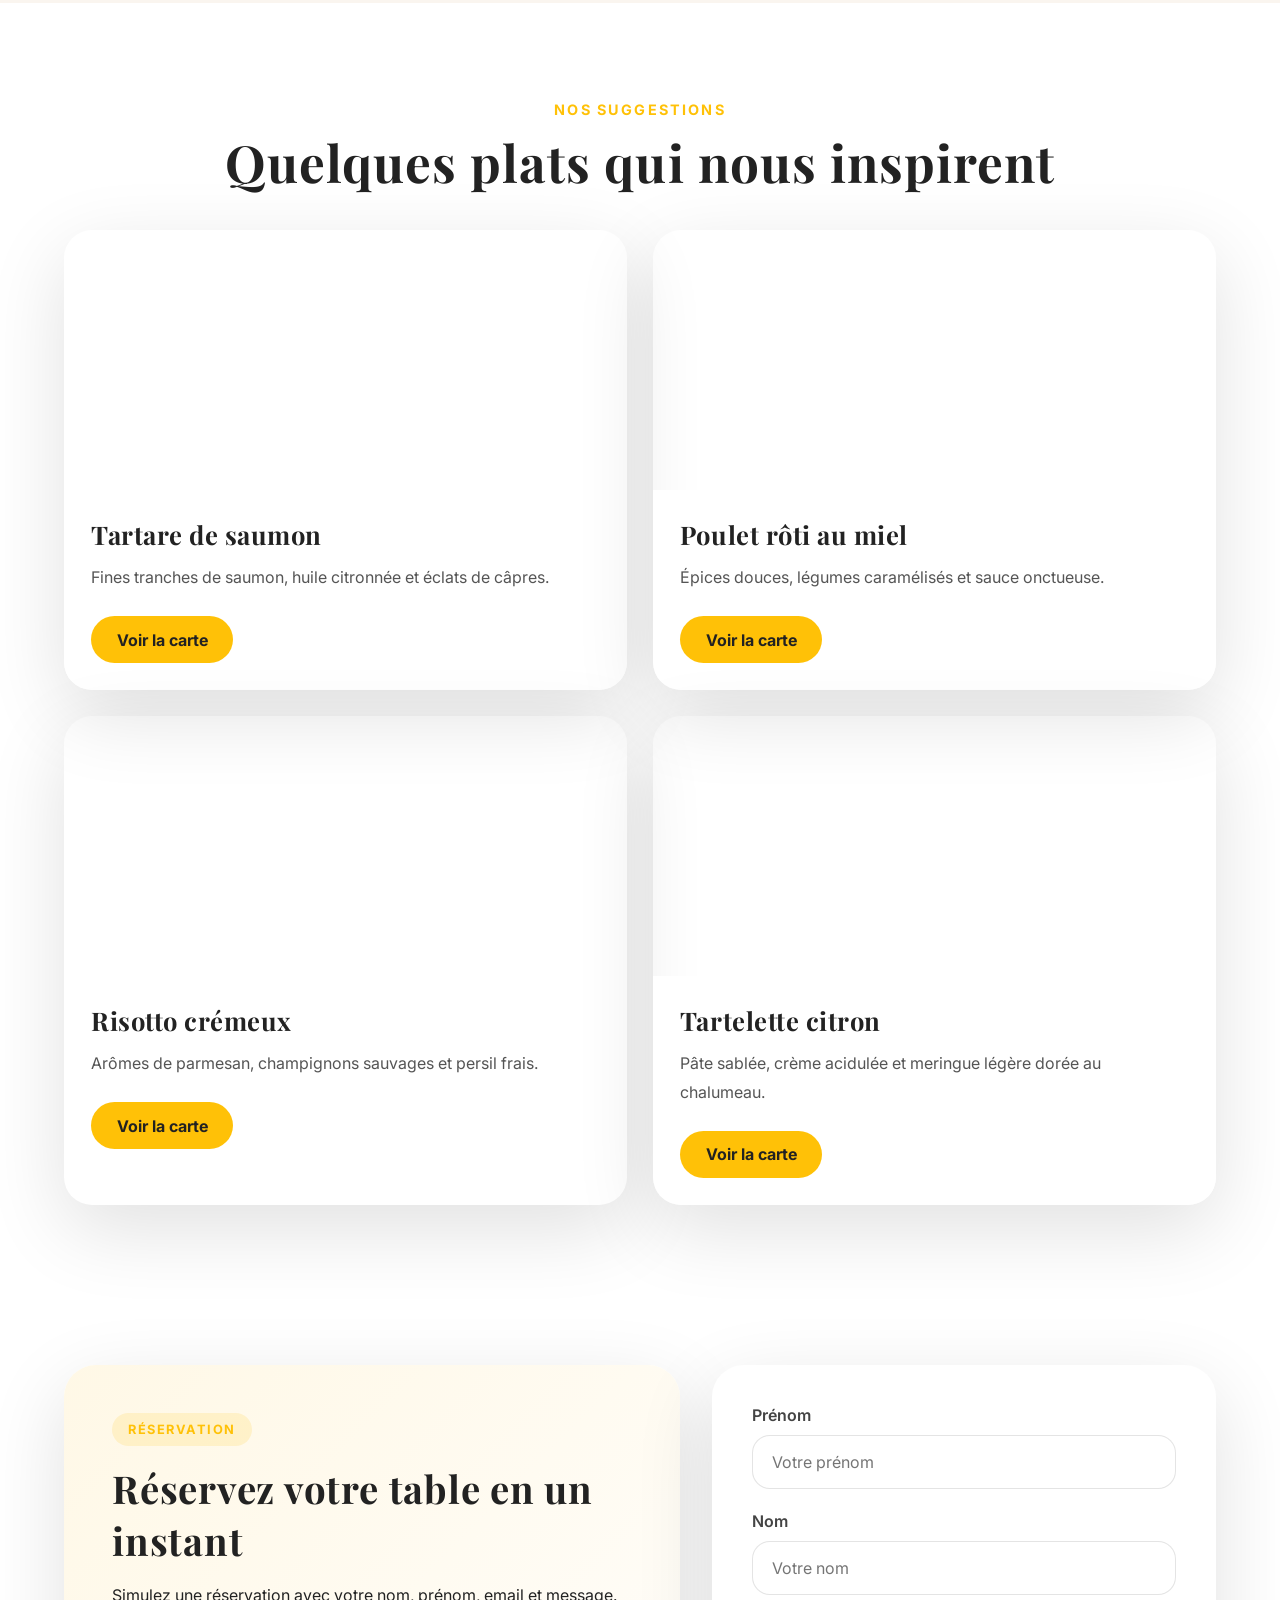
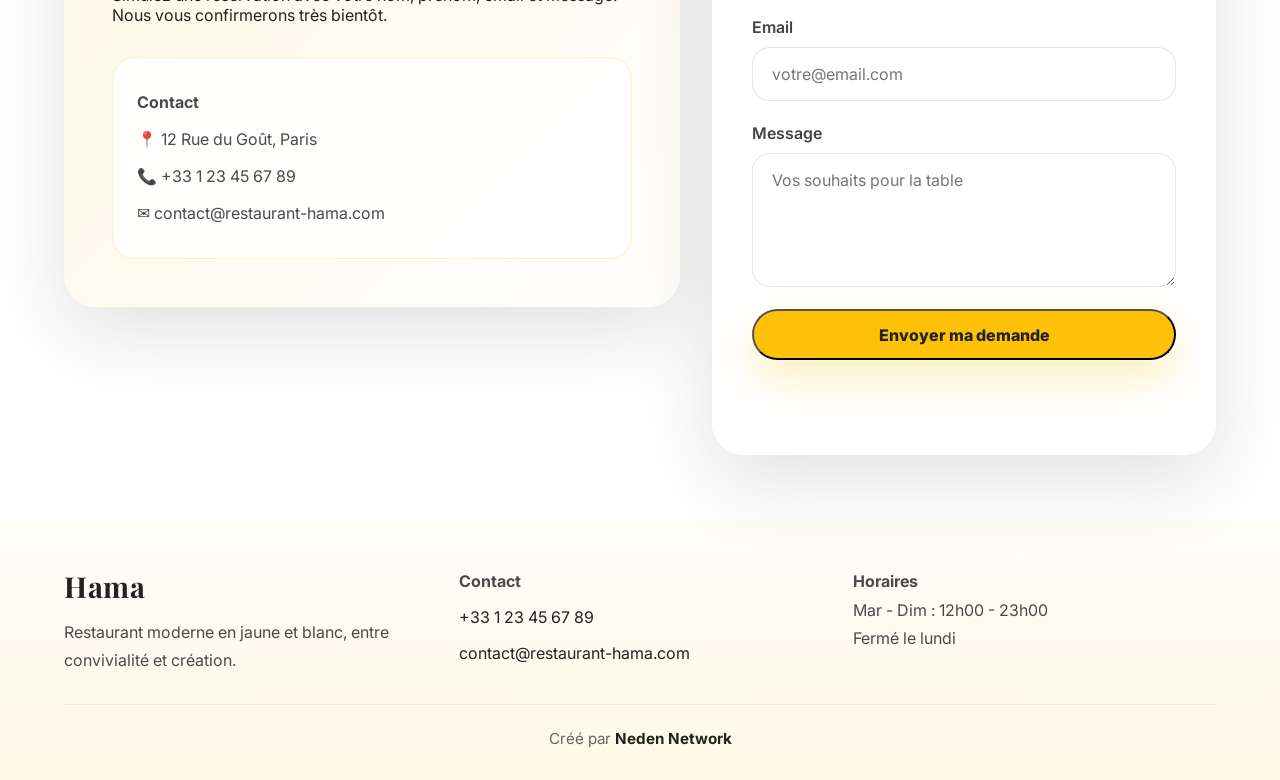
==== commit 0d8ee578: "modif" ====
--- a/index.html
+++ b/index.html
@@ -20,7 +20,7 @@
 
     <!-- 2. Sous-bannière (Menu principal) -->
     <nav class="main-nav" id="mainNav">
-        <div class="logo">Hama</div>
+        <div class="logo"><a href="index.html">Hama</a></div>
 
         <button class="nav-toggle" type="button" aria-label="Ouvrir le menu" aria-expanded="false">
             <span></span>
@@ -33,10 +33,10 @@
                 <a href="#">La Carte ▾</a>
                 <!-- Menu déroulant original -->
                 <ul class="dropdown-content">
-                    <li><a href="#entrees">Entrées</a></li>
-                    <li><a href="#plats">Plats Signatures</a></li>
-                    <li><a href="#desserts">Desserts</a></li>
-                    <li><a href="#boissons">Vins & Boissons</a></li>
+                    <li><a href="carte.html#entrees">Entrées</a></li>
+                    <li><a href="carte.html#plats">Plats Signatures</a></li>
+                    <li><a href="carte.html#desserts">Desserts</a></li>
+                    <li><a href="carte.html#vins">Vins &amp; Boissons</a></li>
                 </ul>
             </li>
         </ul>
@@ -84,7 +84,7 @@
                 <div class="dish-card__content">
                     <h3>Tartare de saumon</h3>
                     <p>Fines tranches de saumon, huile citronnée et éclats de câpres.</p>
-                    <a href="#le-menu" class="dish-card__link">Voir la carte</a>
+                    <a href="carte.html" class="dish-card__link">Voir la carte</a>
                 </div>
             </article>
             <article class="dish-card">
@@ -92,7 +92,7 @@
                 <div class="dish-card__content">
                     <h3>Poulet rôti au miel</h3>
                     <p>Épices douces, légumes caramélisés et sauce onctueuse.</p>
-                    <a href="#le-menu" class="dish-card__link">Voir la carte</a>
+                    <a href="carte.html" class="dish-card__link">Voir la carte</a>
                 </div>
             </article>
             <article class="dish-card">
@@ -100,7 +100,7 @@
                 <div class="dish-card__content">
                     <h3>Risotto crémeux</h3>
                     <p>Arômes de parmesan, champignons sauvages et persil frais.</p>
-                    <a href="#le-menu" class="dish-card__link">Voir la carte</a>
+                    <a href="carte.html" class="dish-card__link">Voir la carte</a>
                 </div>
             </article>
             <article class="dish-card">
@@ -108,7 +108,7 @@
                 <div class="dish-card__content">
                     <h3>Tartelette citron</h3>
                     <p>Pâte sablée, crème acidulée et meringue légère dorée au chalumeau.</p>
-                    <a href="#le-menu" class="dish-card__link">Voir la carte</a>
+                    <a href="carte.html" class="dish-card__link">Voir la carte</a>
                 </div>
             </article>
         </div>
--- a/style.css
+++ b/style.css
@@ -79,6 +79,13 @@
     box-shadow: 0 20px 60px rgba(0,0,0,0.1);
     top: 0;
     padding: 0.95rem 5%;
+}
+
+.main-nav.nav-hidden .btn-reserve {
+    opacity: 0;
+    visibility: hidden;
+    transform: translateY(-12px);
+    pointer-events: none;
 }
 
 .main-nav:not(.scrolled) .logo,
@@ -766,6 +773,20 @@
     .main-nav .btn-reserve {
         grid-column: 1 / -1;
         width: 100%;
+        transition: opacity 0.25s ease, transform 0.25s ease, visibility 0.25s ease;
+    }
+
+    .main-nav.nav-hidden .btn-reserve {
+        opacity: 0;
+        visibility: hidden;
+        transform: translateY(-12px);
+        pointer-events: none;
+    }
+
+    .main-nav.open .btn-reserve {
+        opacity: 0;
+        visibility: hidden;
+        pointer-events: none;
     }
 
     .hero {
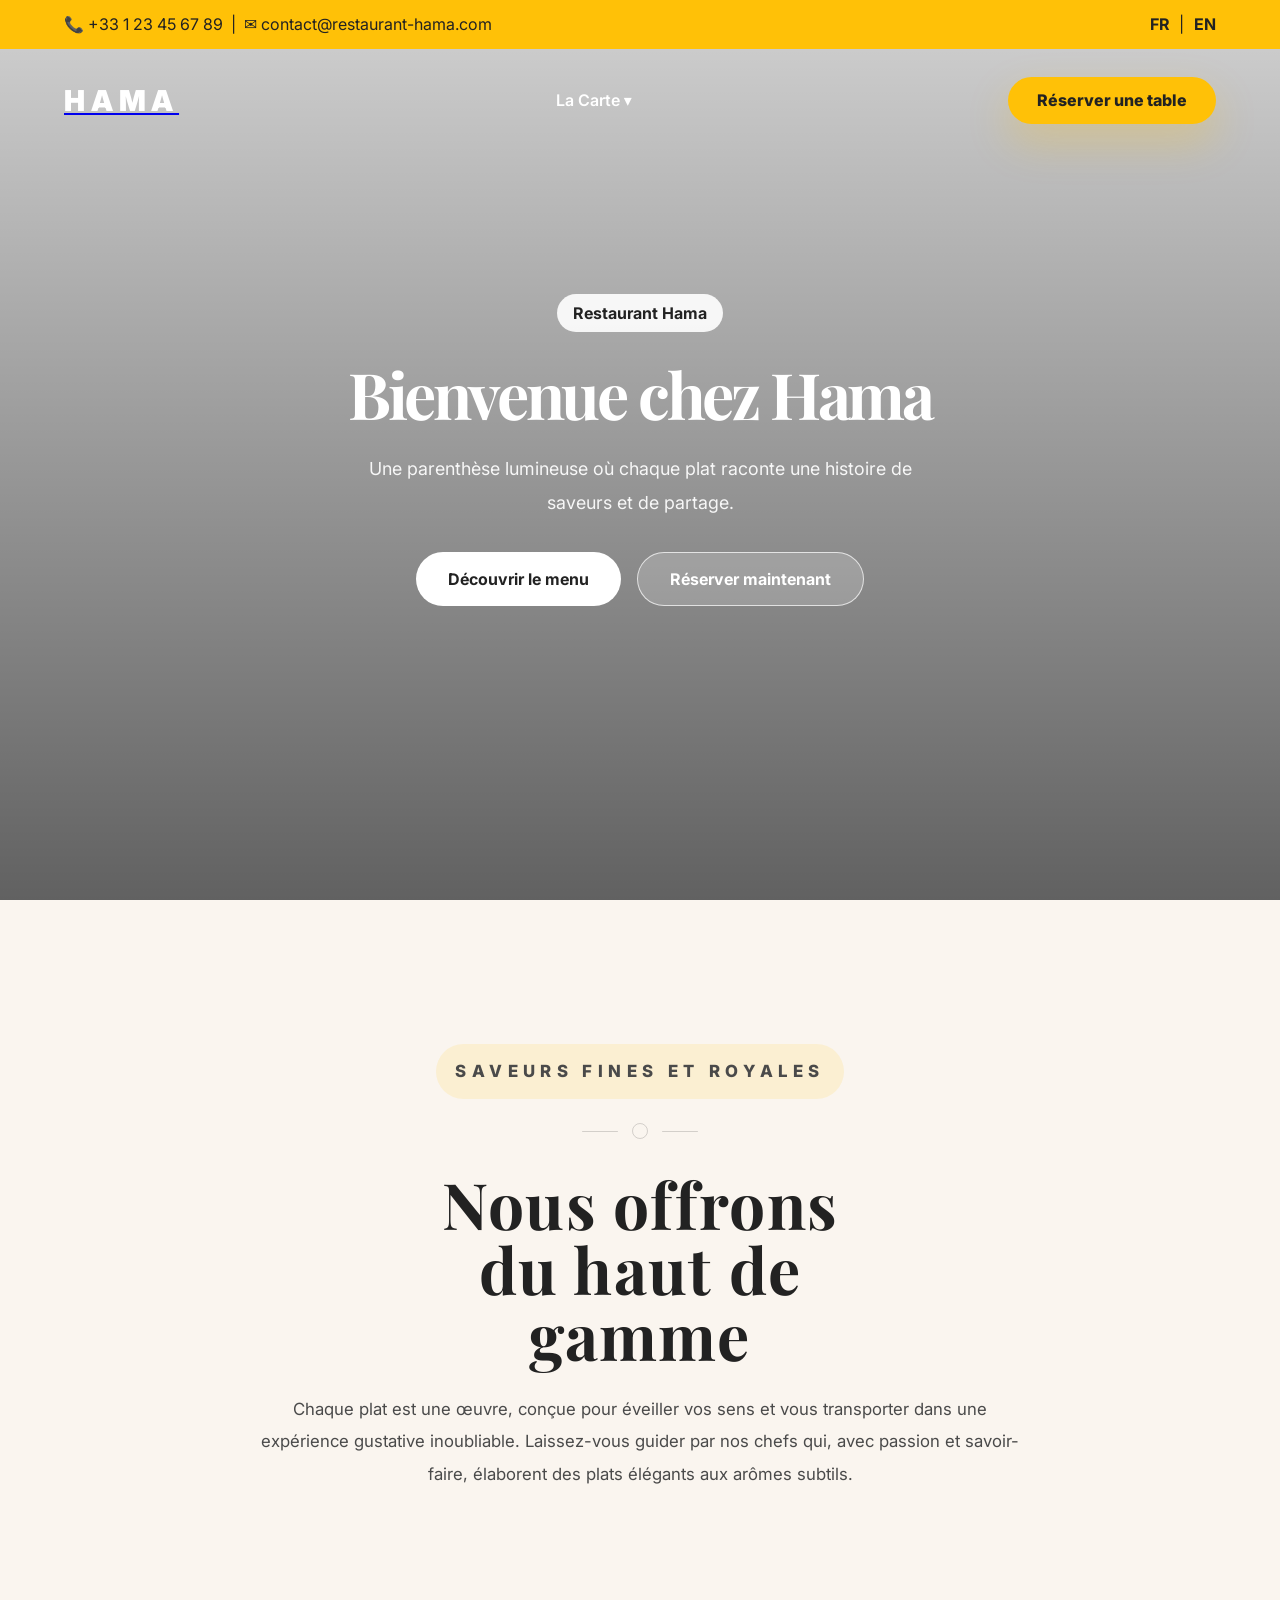
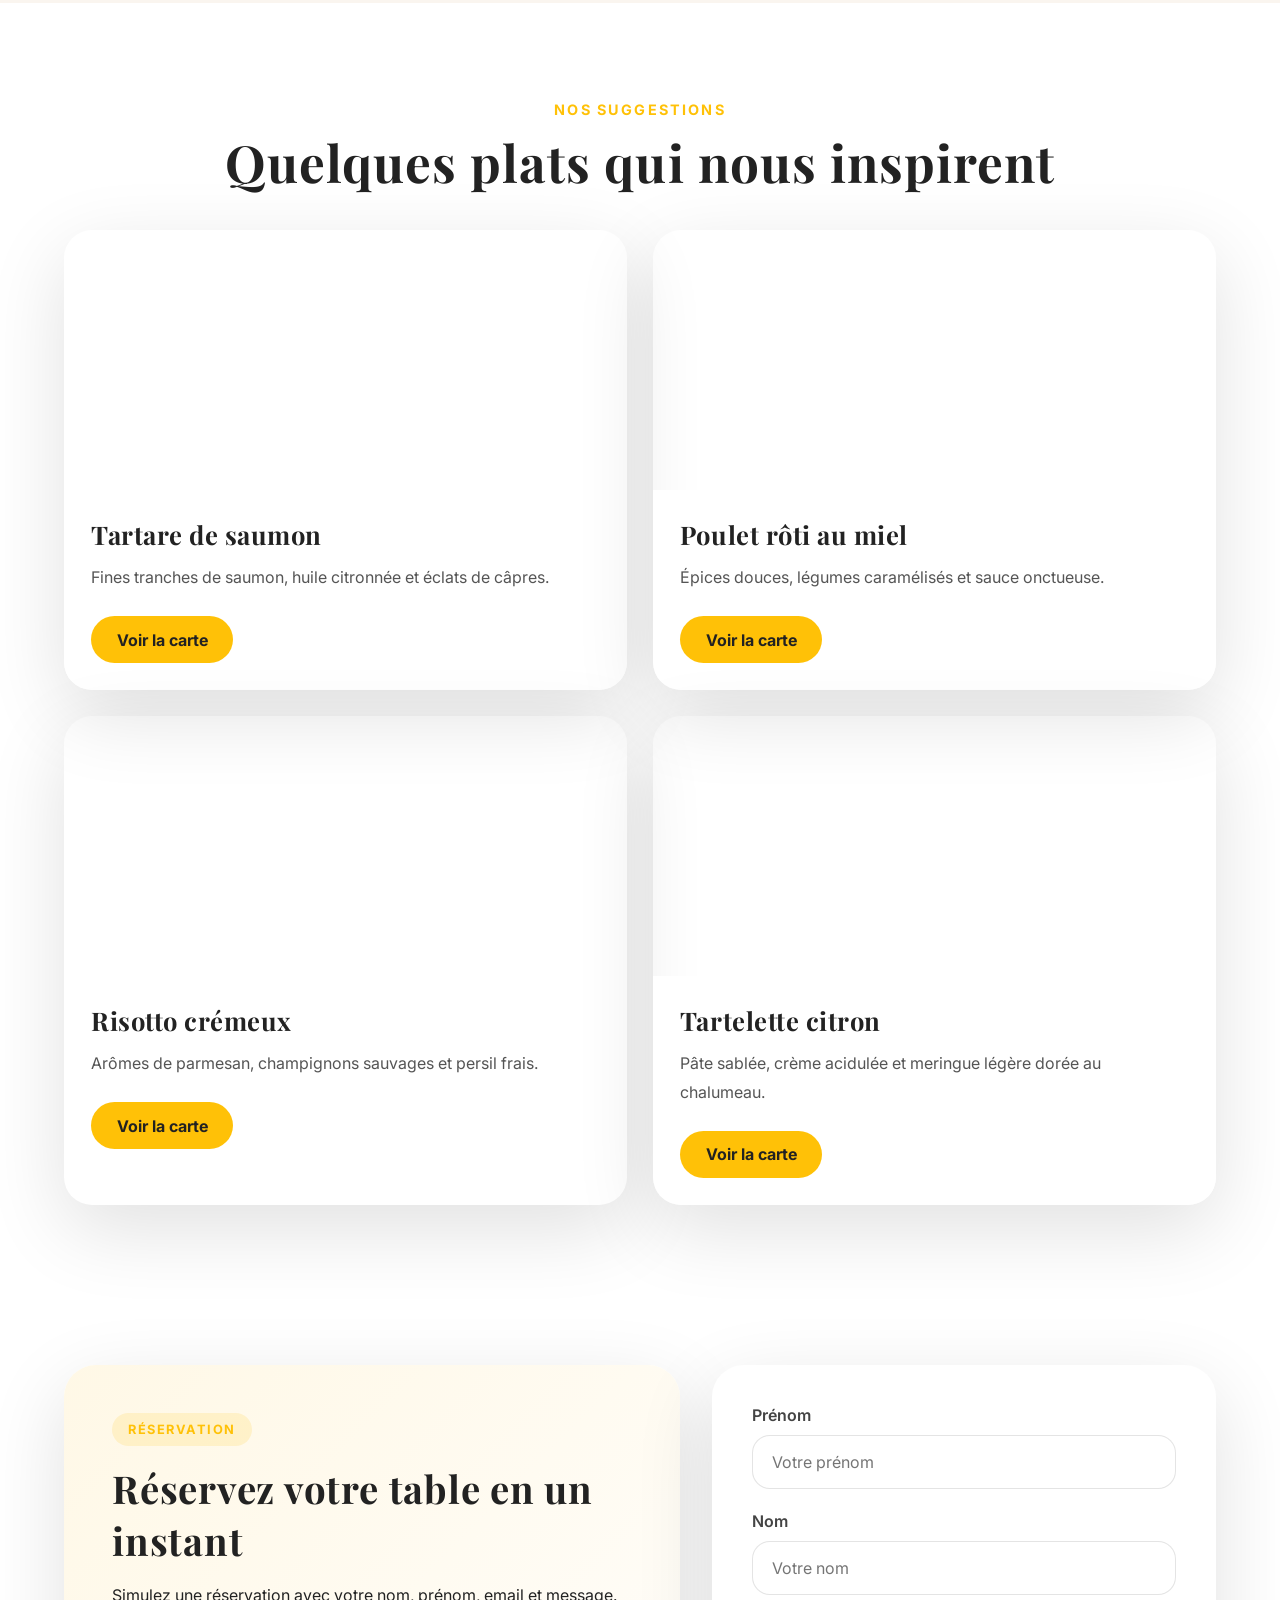
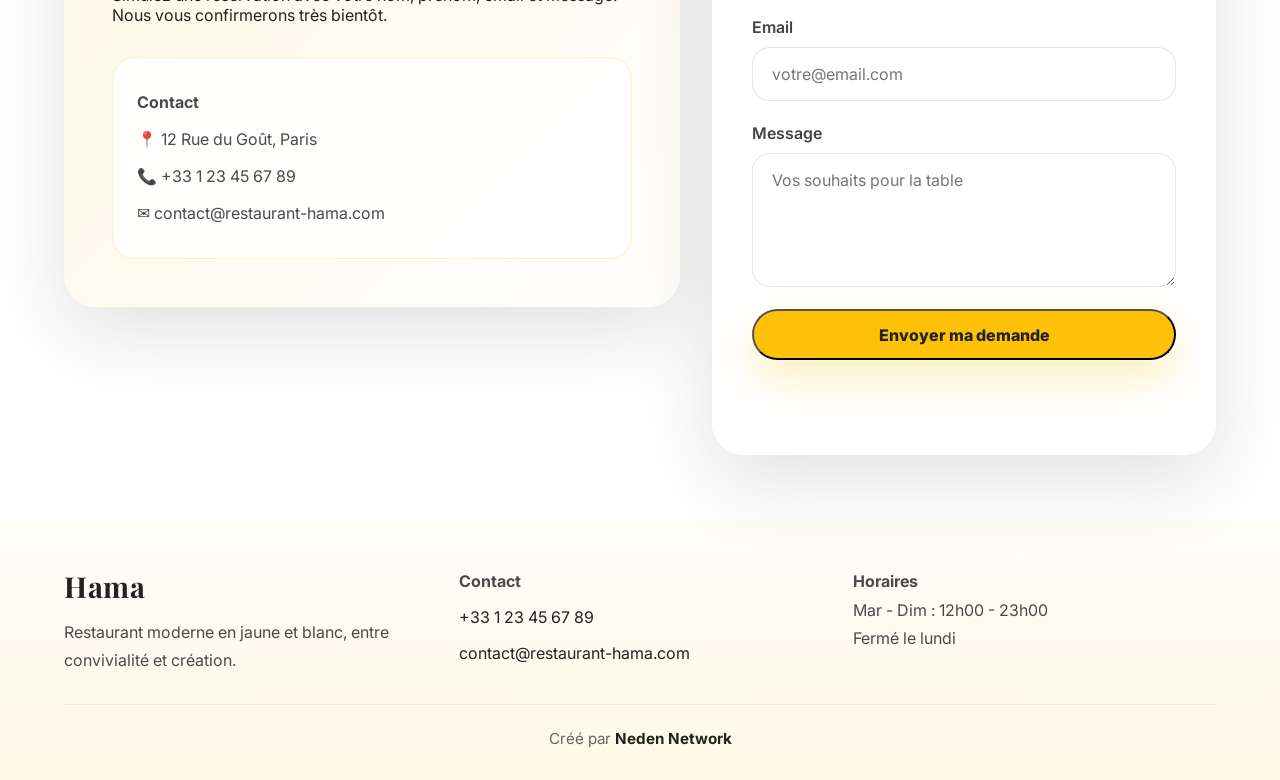
==== commit c44aabcb: "modif" ====
--- a/index.html
+++ b/index.html
@@ -20,7 +20,7 @@
 
     <!-- 2. Sous-bannière (Menu principal) -->
     <nav class="main-nav" id="mainNav">
-        <div class="logo"><a href="index.html">Hama</a></div>
+       <a href="index.html"><div class="logo">Hama</div></a>
 
         <button class="nav-toggle" type="button" aria-label="Ouvrir le menu" aria-expanded="false">
             <span></span>
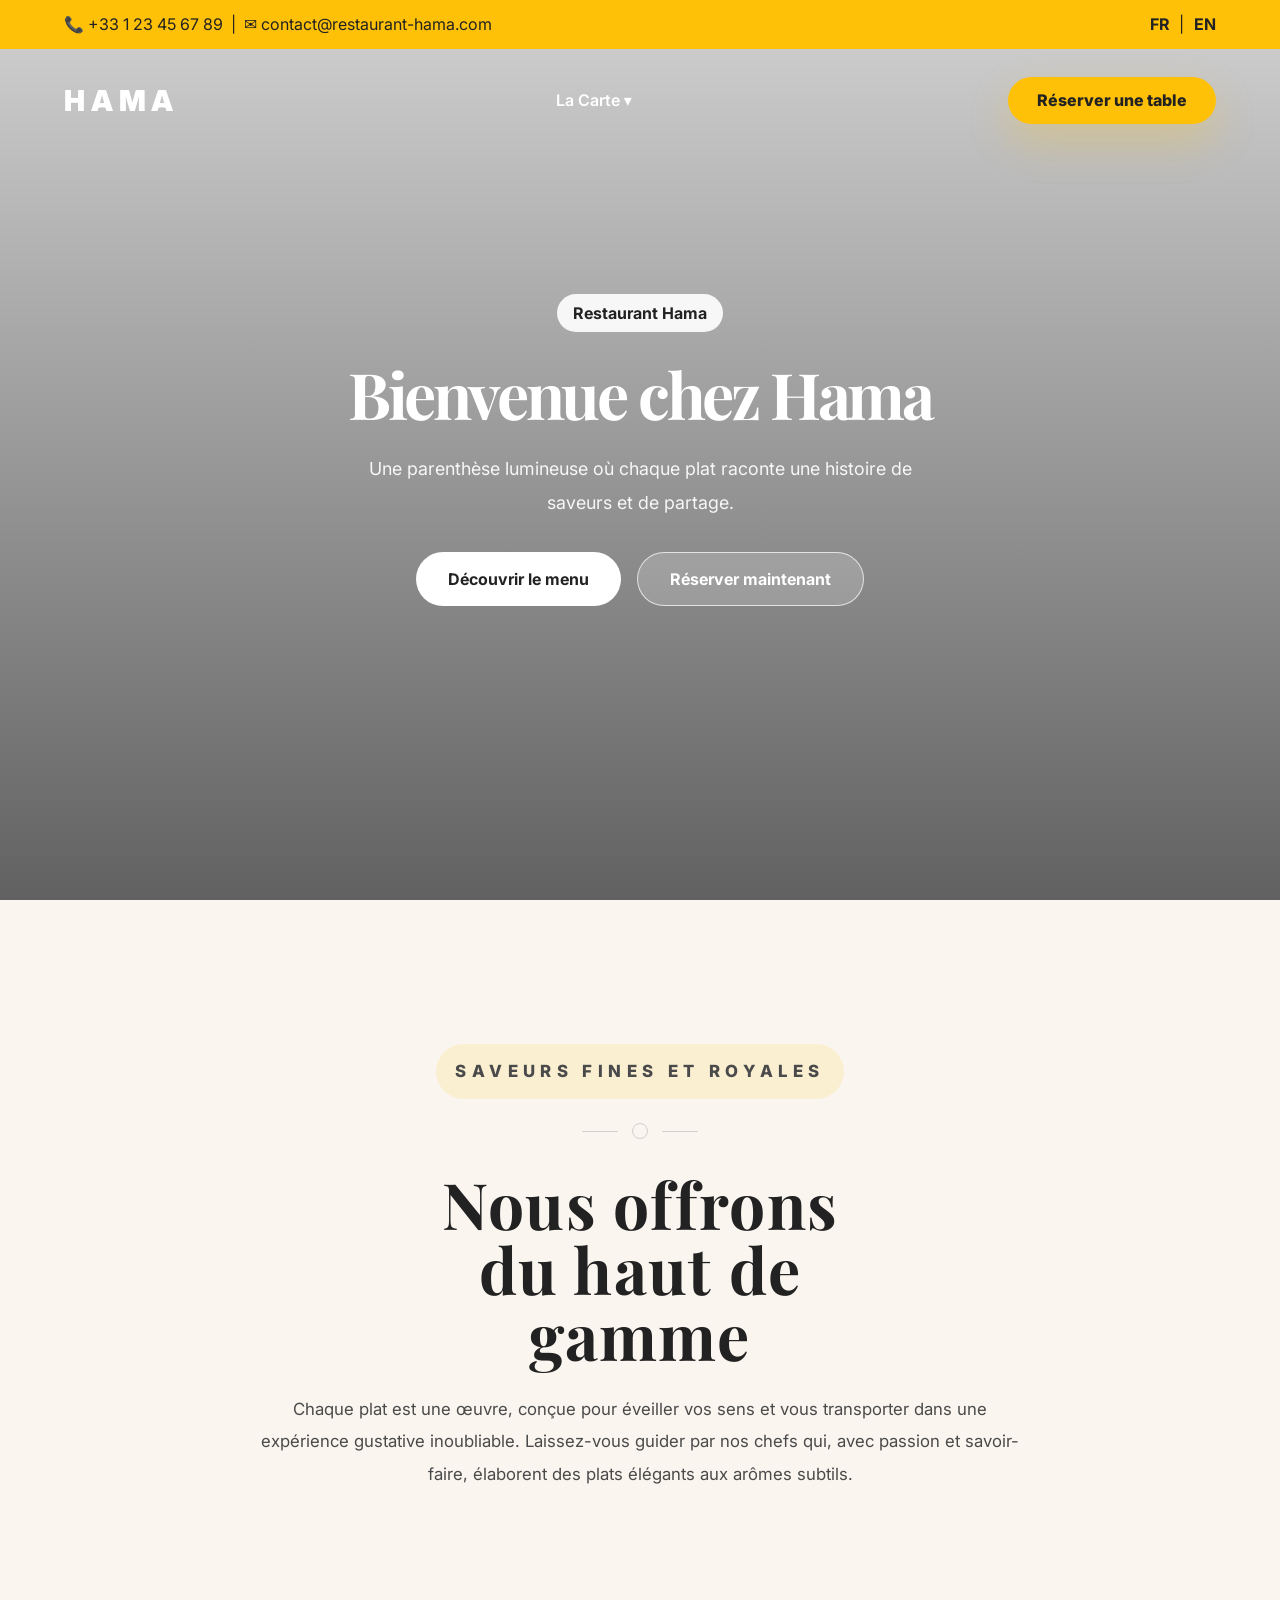
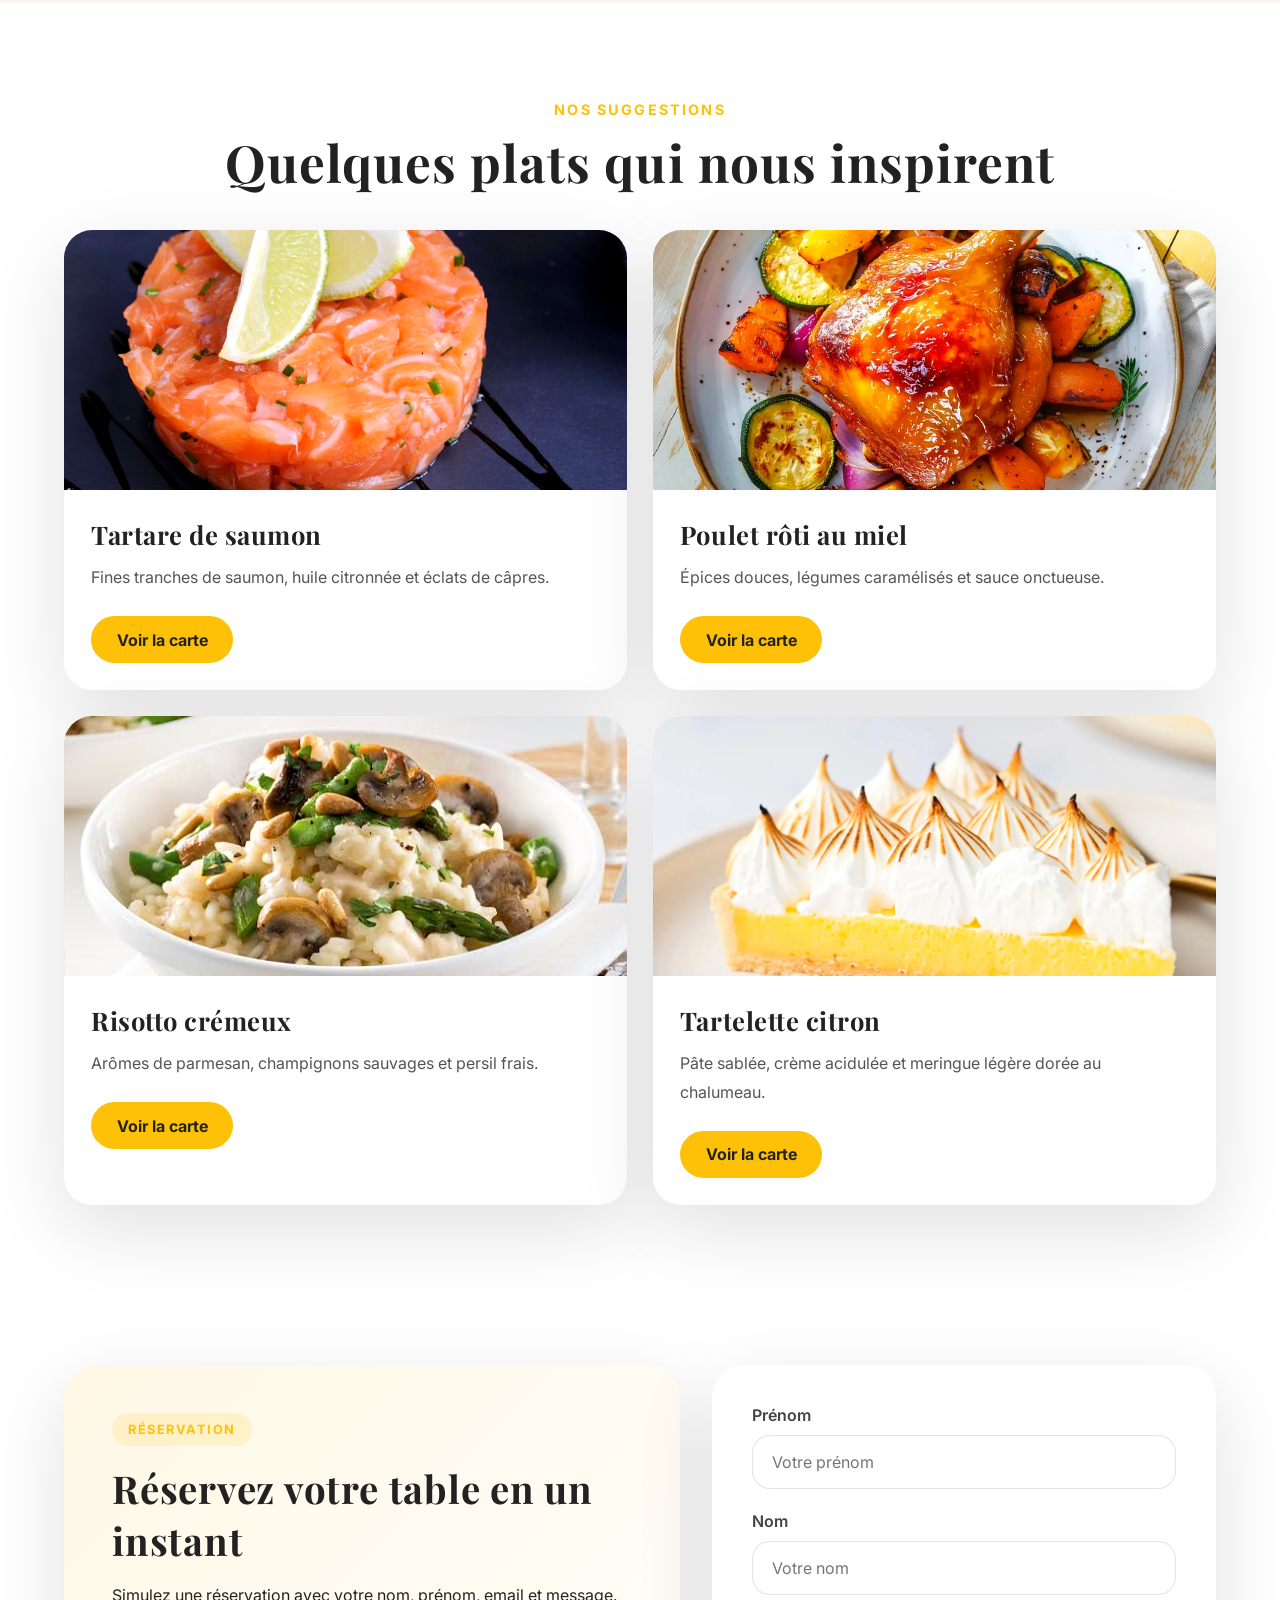
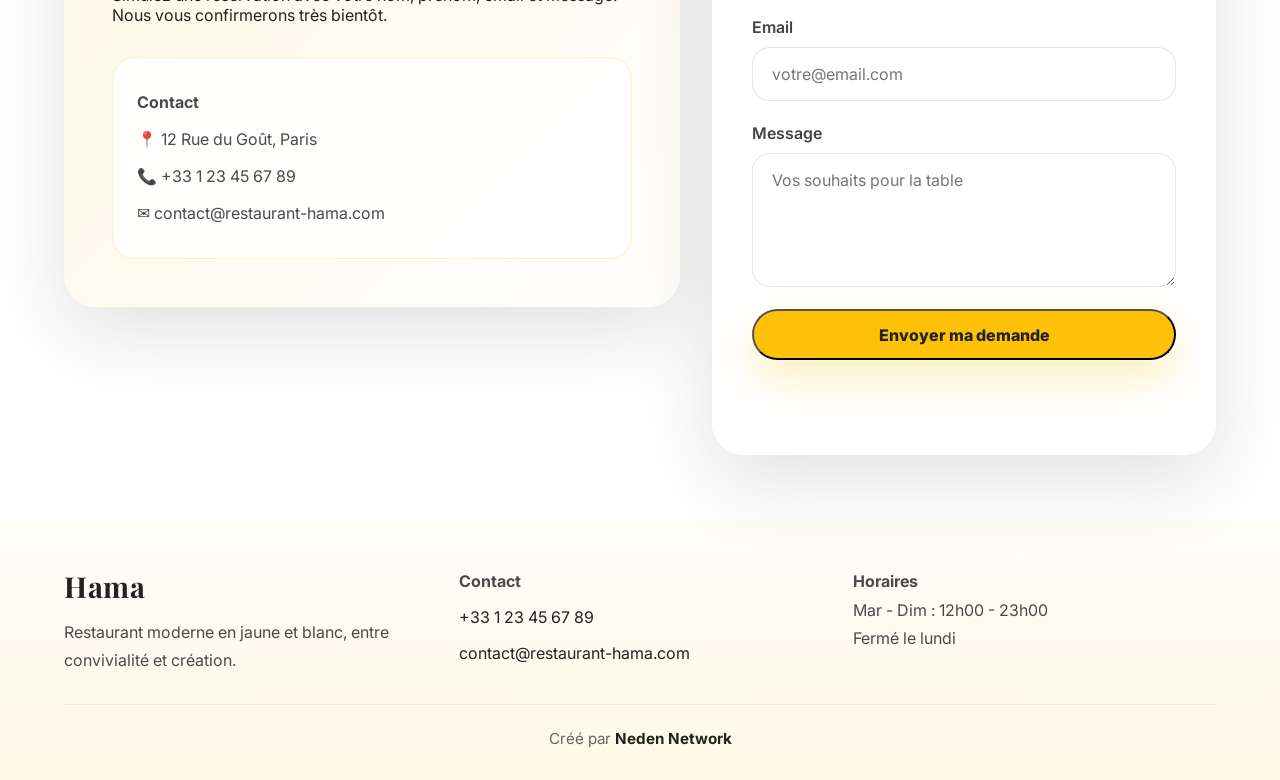
==== commit 75caeba9: "modif" ====
--- a/index.html
+++ b/index.html
@@ -20,7 +20,7 @@
 
     <!-- 2. Sous-bannière (Menu principal) -->
     <nav class="main-nav" id="mainNav">
-       <a href="index.html"><div class="logo">Hama</div></a>
+       <div class="logo">Hama</div>
 
         <button class="nav-toggle" type="button" aria-label="Ouvrir le menu" aria-expanded="false">
             <span></span>
@@ -80,7 +80,7 @@
         </div>
         <div class="dish-grid">
             <article class="dish-card">
-                <div class="dish-card__picture" style="background-image: url('https://images.unsplash.com/photo-1504674900247-0877df9cc836?auto=format&fit=crop&w=900&q=80');"></div>
+                <div class="dish-card__picture" style="background-image: url('photo/Tartare-de-saumon.jpg');"></div>
                 <div class="dish-card__content">
                     <h3>Tartare de saumon</h3>
                     <p>Fines tranches de saumon, huile citronnée et éclats de câpres.</p>
@@ -88,7 +88,7 @@
                 </div>
             </article>
             <article class="dish-card">
-                <div class="dish-card__picture" style="background-image: url('https://images.unsplash.com/photo-1540189549336-e6e99c3679fe?auto=format&fit=crop&w=900&q=80');"></div>
+                <div class="dish-card__picture" style="background-image: url('photo/poulet_roti_au _miel.jpg');"></div>
                 <div class="dish-card__content">
                     <h3>Poulet rôti au miel</h3>
                     <p>Épices douces, légumes caramélisés et sauce onctueuse.</p>
@@ -96,7 +96,7 @@
                 </div>
             </article>
             <article class="dish-card">
-                <div class="dish-card__picture" style="background-image: url('https://images.unsplash.com/photo-1525755662778-989d0524087e?auto=format&fit=crop&w=900&q=80');"></div>
+                <div class="dish-card__picture" style="background-image: url('photo/risotto.jpeg');"></div>
                 <div class="dish-card__content">
                     <h3>Risotto crémeux</h3>
                     <p>Arômes de parmesan, champignons sauvages et persil frais.</p>
@@ -104,7 +104,7 @@
                 </div>
             </article>
             <article class="dish-card">
-                <div class="dish-card__picture" style="background-image: url('https://images.unsplash.com/photo-1546069901-ba9599a7e63c?auto=format&fit=crop&w=900&q=80');"></div>
+                <div class="dish-card__picture" style="background-image: url('photo/tarte_au_citron.jpg');"></div>
                 <div class="dish-card__content">
                     <h3>Tartelette citron</h3>
                     <p>Pâte sablée, crème acidulée et meringue légère dorée au chalumeau.</p>
